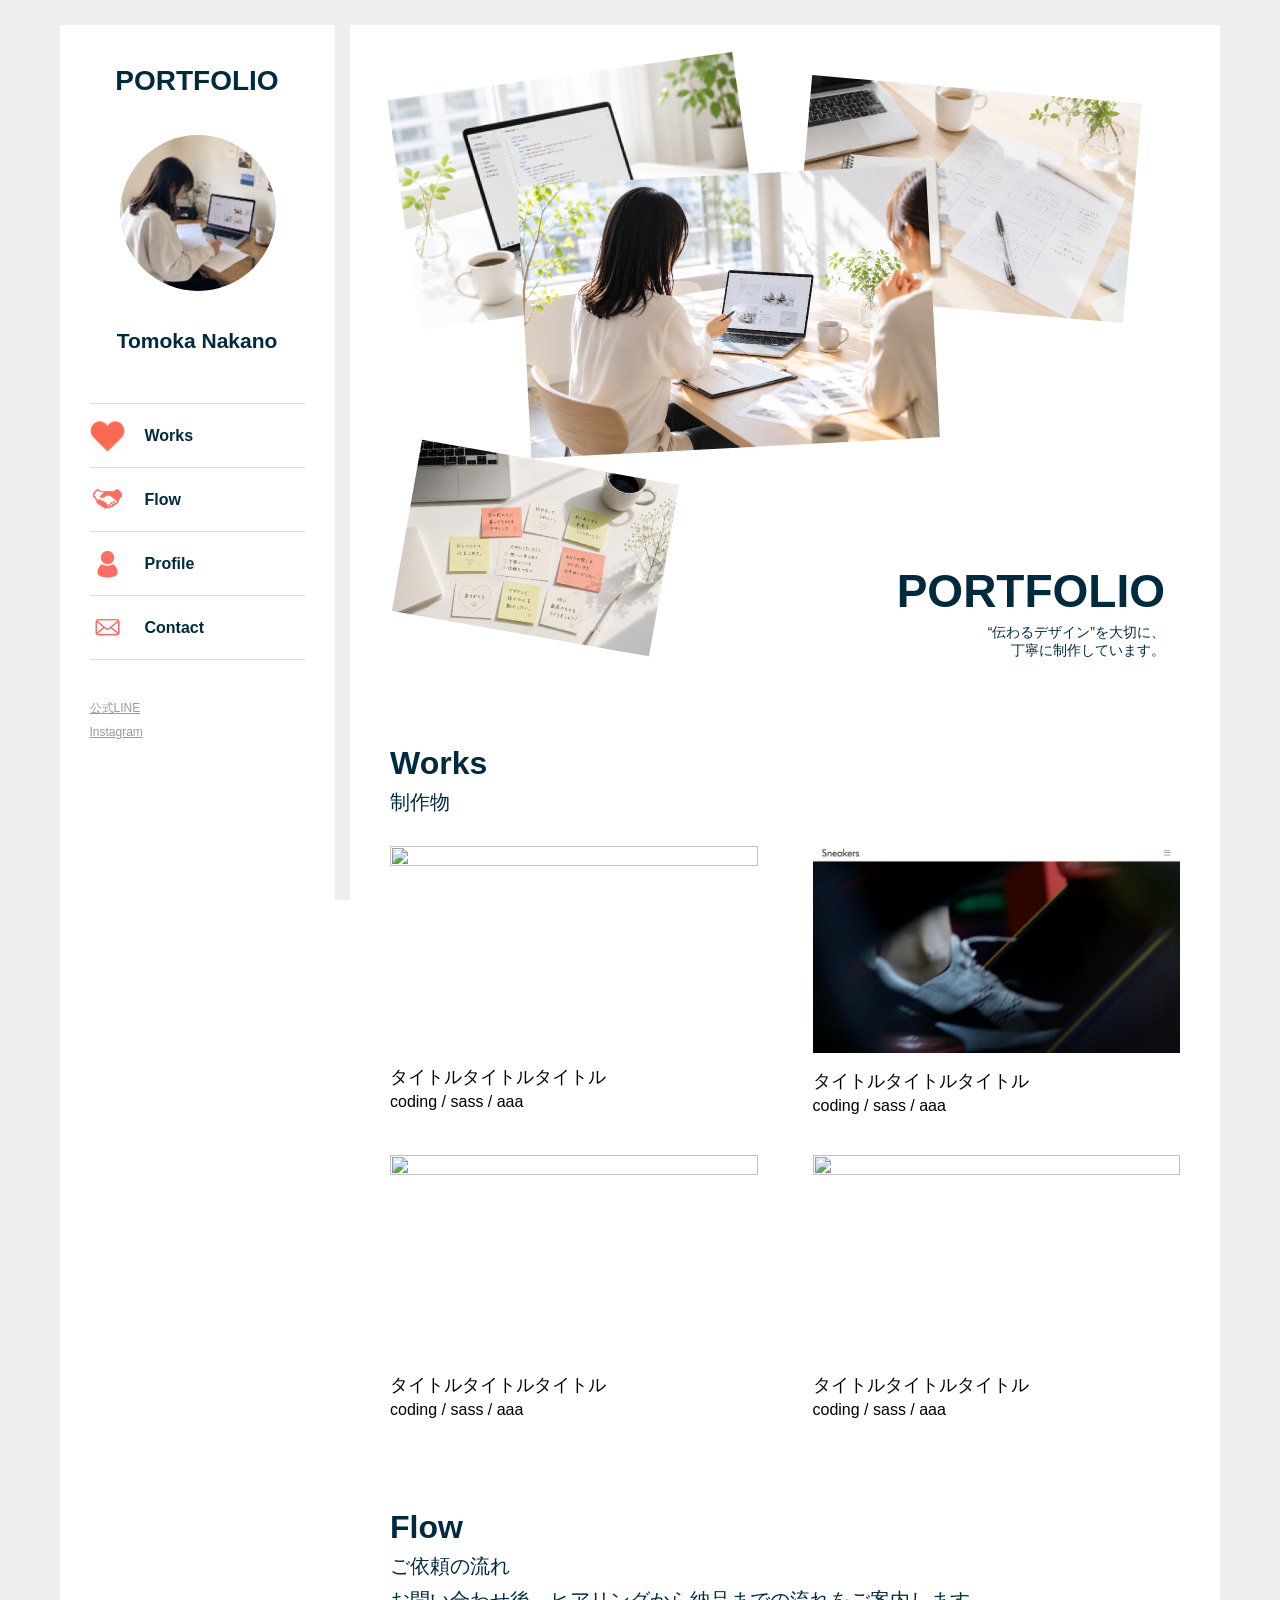
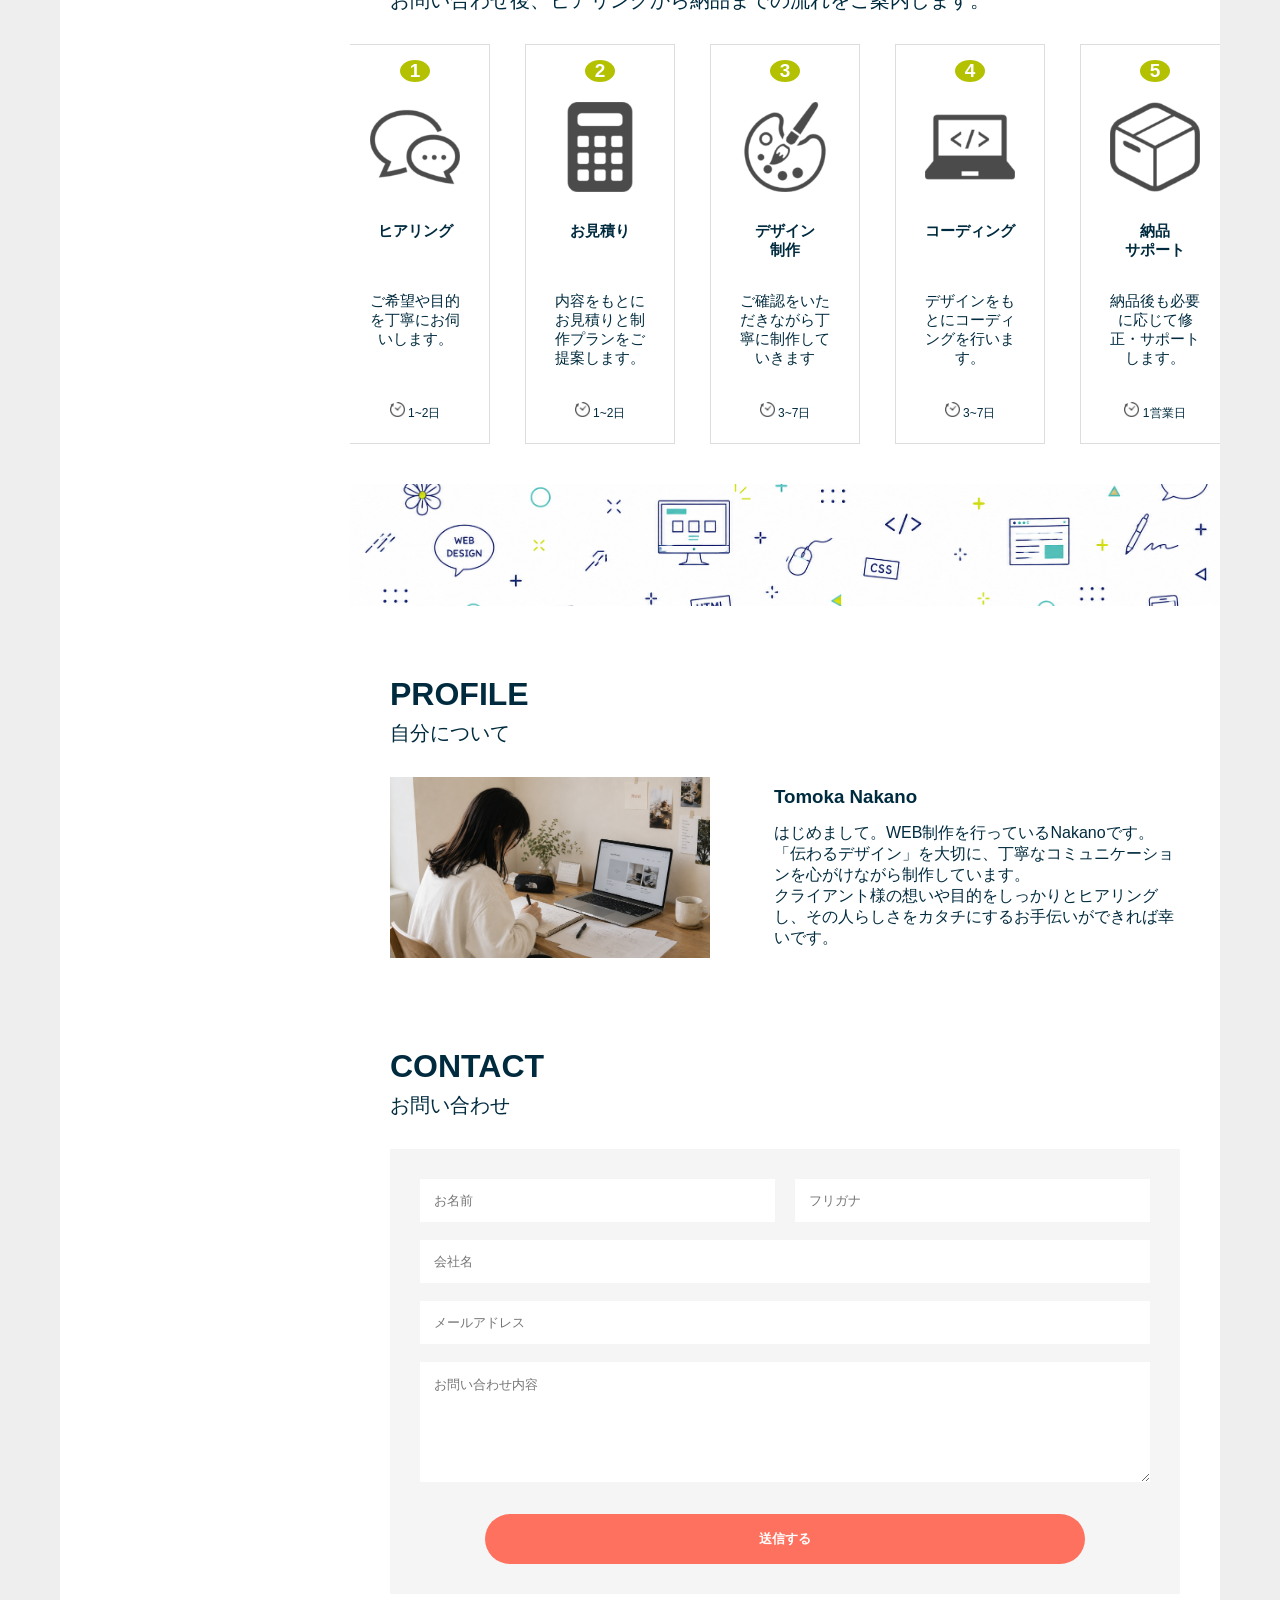
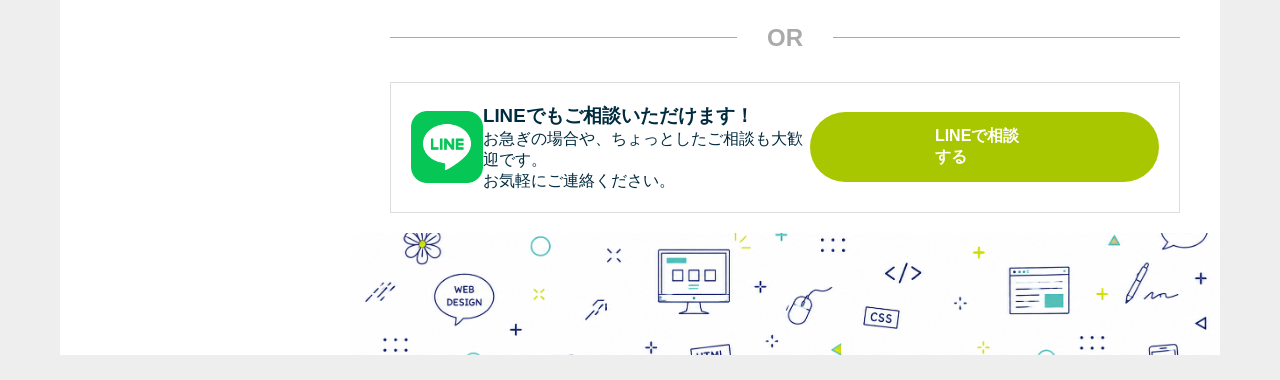
==== index.html @ 94310617 "first" ====
<!DOCTYPE html>
<html lang="ja">
<head>
  <meta charset="UTF-8">
  <meta name="viewport" content="width=device-width, initial-scale=1.0">
  <title>tomofolio</title>
  <link rel="stylesheet" href="css/reset.css">
  <link rel="stylesheet" href="css/style.css">
</head>
<body>

  <body>
  <div class="layout">
    <!-- 左サイドバー -->
    <aside class="sidebar">
      <h1>PORTFOLIO</h1>
      <img src="img/me.png" alt="" class="img-me">
      <p>Tomoka Nakano</p>

      <nav>
        <a href="#works">
          <img src="img/icon_heart.png" alt="" class="nav-icon">Works</a>
        <a href="#flow">
          <img src="img/icon_flow.png" alt="" class="nav-icon">Flow</a>
        <a href="#profile">
          <img src="img/icon_profile.png" alt="" class="nav-icon">Profile</a>
        <a href="#contact">
          <img src="img/icon_mail.png" alt="" class="nav-icon">Contact</a>
      </nav>

      <div class="sns">
        <a href="#">公式LINE</a>
        <a href="#">Instagram</a>
      </div>
    </aside>

    <!-- メイン -->
    <main class="main">

      <section class="mv">
        <div class="photo">
          <div class="photo-item item01">
            <img src="img/main01.png" alt="">
          </div>
          <div class="photo-item item02">
            <img src="img/main02.png" alt="">
          </div>
          <div class="photo-item item03">
            <img src="img/main03.png" alt="">
          </div>
          <div class="photo-item item04">
            <img src="img/main04.png" alt="">
          </div>
        </div>

        <div class="mv-text">
          <h2>PORTFOLIO</h2>
          <p>“伝わるデザイン”を大切に、<br>丁寧に制作しています。</p>
        </div>
      </section>

      <section id="works" class="section works">
        <h2>Works</h2>
        <p>制作物</p>

        <div class="works-grid">
          <article>
            <img src="img/website01.png" alt="">
            <h3>タイトルタイトルタイトル</h3>
            <p>coding / sass / aaa</p>
          </article>

          <article>
            <img src="img/website02.png" alt="">
            <h3>タイトルタイトルタイトル</h3>
            <p>coding / sass / aaa</p>
          </article>

          <article>
            <img src="img/website03.png" alt="">
            <h3>タイトルタイトルタイトル</h3>
            <p>coding / sass / aaa</p>
          </article>

          <article>
            <img src="img/work04.jpg" alt="">
            <h3>タイトルタイトルタイトル</h3>
            <p>coding / sass / aaa</p>
          </article>
        </div>
      </section>

      <section id="flow" class="section flow">
        <h2>Flow</h2>
        <p>ご依頼の流れ</p>

        <p>お問い合わせ後、ヒアリングから納品までの流れをご案内します。</p>

        <div class="flow-list">

          <article class="flow-card">
            <div class="flow-number">1</div>
            <img src="img/flow01.png" alt="" class="flow-icon">
            <h3 class="flow-title">ヒアリング</h3>
            <p class="flow-text">ご希望や目的を丁寧にお伺いします。</p>
            <div class="flow-day">
              <img src="img/flow_time.png" alt="" class="day-icon">
              <span>1~2日</span>
            </div>
          </article>

          <article class="flow-card">
            <div class="flow-number">2</div>
            <img src="img/flow02.png" alt="" class="flow-icon">
            <h3 class="flow-title">お見積り</h3>
            <p class="flow-text">内容をもとにお見積りと制作プランをご提案します。</p>
            <div class="flow-day">
              <img src="img/flow_time.png" alt="" class="day-icon">
              <span>1~2日</span>
            </div>
          </article>

          <article class="flow-card">
            <div class="flow-number">3</div>
            <img src="img/flow03.png" alt="" class="flow-icon">
            <h3 class="flow-title">デザイン<br>制作</h3>
            <p class="flow-text">ご確認をいただきながら丁寧に制作していきます</p>
            <div class="flow-day">
              <img src="img/flow_time.png" alt="" class="day-icon">
              <span>3~7日</span>
            </div>
          </article>

          <article class="flow-card">
            <div class="flow-number">4</div>
            <img src="img/flow04.png" alt="" class="flow-icon">
            <h3 class="flow-title">コーディング</h3>
            <p class="flow-text">デザインをもとにコーディングを行います。</p>
            <div class="flow-day">
              <img src="img/flow_time.png" alt="" class="day-icon">
              <span>3~7日</span>
            </div>
          </article>

          <article class="flow-card">
            <div class="flow-number">5</div>
            <img src="img/flow05.png" alt="" class="flow-icon">
            <h3 class="flow-title">納品<br>サポート</h3>
            <p class="flow-text">納品後も必要に応じて修正・サポートします。</p>
            <div class="flow-day">
              <img src="img/flow_time.png" alt="" class="day-icon">
              <span>1営業日</span>
            </div>
          </article>

        </div>
      </section>

      <div class="deco"></div>

      <section id="profile" class="section profile">
        <h2>PROFILE</h2>
        <p>自分について</p>

        <div class="profile-box">
          <img src="img/profile.png" alt="">
          <div>
            <h3>Tomoka Nakano</h3>
            <p>
              はじめまして。WEB制作を行っているNakanoです。
              <br>
              「伝わるデザイン」を大切に、丁寧なコミュニケーションを心がけながら制作しています。
              <br>
              クライアント様の想いや目的をしっかりとヒアリングし、その人らしさをカタチにするお手伝いができれば幸いです。
            </p>
          </div>
        </div>
      </section>

      <section id="contact" class="section contact">
        <h2>CONTACT</h2>
        <p>お問い合わせ</p>

        <form>
          <div class="form-row">
            <input type="text" placeholder="お名前">
            <input type="text" placeholder="フリガナ">
          </div>
          <input type="text" placeholder="会社名">
          <input type="email" placeholder="メールアドレス">
          <textarea placeholder="お問い合わせ内容"></textarea>
          <button>送信する</button>
        </form>

        <div class="or-line">
          <span>OR</span>
        </div>

        <div class="line-box">
          <img src="img/LINE_APP_iOS.png" alt="" class="line-icon">
          <div class="line-text">
            <h3>LINEでもご相談いただけます！</h3>
            <p>お急ぎの場合や、ちょっとしたご相談も大歓迎です。<br>お気軽にご連絡ください。</p>
          </div>
          <a href="#">LINEで相談する</a>
        </div>
      </section>

      <div class="deco"></div>

      <footer></footer>
    </main>
  </div>
</body>
  
</body>
</html>
---- css/style.css ----
@charset "UTF-8";

body {
  margin: 0;
  font-family: "Noto Sans JP", sans-serif;
  color: #002b3f;
  background: #eee;
  overflow-y: auto;
}

body::before {
  content: "";
  position: fixed;
  top: 0;
  left: 0;
  width: 100%;
  height: 25px;
  background: #eee;
  z-index: 9999;
}

.layout {
  width: calc(100% - 120px);
  max-width: 1512px;
  margin: 25px auto;

  display: flex;
  background: #fff;
}

/* サイドバー */
.sidebar {
  width: 290px;
  flex-shrink: 0;
  min-height: auto;
  padding: 40px 30px;
  border-right: 15px solid #eee;

  position: sticky;
  top: 25px;
  height: calc(100vh - 25px);
}

.sidebar h1 {
  font-size: 28px;
  text-align: center;
}

.sidebar .img-me {
  width: 156px;
  height: 156px;
  border-radius: 50%;
  display: block;
  margin: 38px auto 38px;
  object-fit: cover;
}

.sidebar p {
  text-align: center;
  font-size: 21px;
  font-weight: bold;
}

.sidebar nav {
  margin-top: 50px;
}

.sidebar nav a {
  display: flex;
  align-items: center;
  gap: 20px;

  padding: 14px 0;
  
  border-top: 1px solid #ddd;
  color: #002b3f;
  text-decoration: none;
  font-weight: bold;
}

.sidebar nav a:last-child {
  border-bottom: 1px solid #ddd;
}

.sidebar nav .nav-icon {
  width: 35px;
  height: 35px;
  object-fit: cover;
}

.sns {
  margin-top: 40px;
}

.sns a {
  display: block;
  font-size: 12px;
  color: #999;
  margin-bottom: 8px;
}

/* メイン　共通 */
.section {
  padding: 70px 40px 20px;
}

.section h2 {
  font-size: 32px;
  margin: 0;
}

.section > p {
  margin-top: 7px;
  font-size: 20px;
}

/* メイン */
.main {
  flex: 1;
  overflow-y: auto;
  overflow-x: hidden;
}

.mv {
  position: relative;
  height: 650px;
  overflow: hidden;
}

.photo {
  position: relative;
  width: 100%;
  height: 100%;
}

.photo-item {
  position: absolute;
  opacity: 0;
  animation: fadeIn .8s ease forwards;
}

.photo-item img {
  width: 100%;
  display: block;
  object-fit: cover;
}

/* 左上 */
.item02 {
  width: 40%;
  top: 50px;
  left: 6%;
  z-index: 1;
  animation-delay: .2s;
}

/* メイン */
.item01 {
  width: 47%;
  top: 150px;
  left: 20%;
  z-index: 4;
  animation-delay: 1.1s;
}

/* 右上 */
.item03 {
  width: 38%;
  top: 64px;
  right: 10%;
  z-index: 2;
  animation-delay: .5s;
}

/* 左下 */
.item04 {
  width: 30%;
  bottom: 40px;
  left: 55px;
  z-index: 3;
  animation-delay: .8s;
}

.item01 img {
  transform: rotate(-3deg);
}

.item02 img {
  transform: rotate(-8deg);
}

.item03 img {
  transform: rotate(5deg);
}

.item04 img {
  transform: rotate(10deg);
}

@keyframes fadeIn {
  from {
    opacity: 0;
    translate: 0 20px;
  }

  to {
    opacity: 1;
    translate: 0 0;
  }
}

/* タイトル */
.mv-text {
  position: absolute;
  right: 5%;
  bottom: 10px;
  text-align: right;
  z-index: 10;
}

.mv-text h2 {
  margin: 0;
  font-size: 64px;
  line-height: 1;
}

.mv-text p {
  margin-top: 10px;
  font-size: 16px;
}

/* アニメーション */
@keyframes fadeIn {
  from {
    opacity: 0;
    transform: translateY(20px);
  }

  to {
    opacity: 1;
    transform: translateY(0);
  }
}

.mv-text {
  position: absolute;
  right: 55px;
  bottom: 15px;
  text-align: right;
}

.mv-text h2 {
  font-size: 46px;
  margin: 0;
}

.mv-text p {
  font-size: 14px;
}

/* Works */
.works-grid {
  display: grid;
  grid-template-columns: repeat(2, 1fr);
  gap: 40px 55px;
  margin-top: 30px;
}

.works-grid img {
  width: 100%;
  aspect-ratio: 16 / 9;
  object-fit: cover;
}

.works-grid h3 {
  font-size: 18px;
  font-weight: 200;
  color: #000;

  margin: 12px 0 4px;
}

.works-grid p {
  font-size: 16px;
  font-weight: 100;
  color: #000;
  
  margin: 0;
}

/* Flow */
.flow-list {
  display: flex;
  gap: 35px;
  margin-top: 30px;
  margin-bottom: 20px;
  align-items: stretch;

  justify-content: center;
}

.flow-card {
  width: 150px;
  height: 400px;

  display: flex;
  flex-direction: column;
  align-items: center;

  padding: 15px 25px;
  border: 1px solid #ddd;
  text-align: center;
  background: #fff;
}

.flow-number {
  width: 30px;
  height: 30px;

  background: #B3C100;

  border-radius: 50%;

  color: #fff;
  font-size: 19px;
  font-weight: bold;

  display: flex;
  align-items: center;
  justify-content: center;

  margin: 0 auto 20px;
}

.flow-icon {
  width: 90px;
  height: 90px;

  font-weight: bold;

  margin-bottom: 30px;
}

.flow-title {
  min-height: 70px;

  font-size: 15px;
}

.flow-text {
  width: 100px;
  min-height: 110px;

  font-size: 15px;
  font-weight: 200;
}

.flow-day {
  margin-top: auto;
  margin-bottom: 10px;

  font-weight: 200;
  font-size: 12px;
}

.day-icon {
  width: 15px;
  height: 15px;
  object-fit: contain;
}

/* 装飾帯 */
.deco {
  height: 122px;
  background: url("../img/sosyoku.png") center / cover no-repeat;
}

/* Profile */
.profile-box {
  display: flex;
  gap: 64px;
  align-items: center;
  margin-top: 30px;
}

.profile-box img {
  width: 320px;
}

.profile-box h3 {
  margin-bottom: 15px;
}

/* Contact */
form {
  background: #f5f5f5;
  padding: 30px;
  margin-top: 30px;
}

.form-row {
  display: flex;
  gap: 20px;
}

input,
textarea {
  width: 100%;
  border: none;
  padding: 14px;
  margin-bottom: 18px;
}

textarea {
  height: 120px;
}

button {
  display: block;
  width: 600px;
  margin: 10px auto 0;
  border: none;
  border-radius: 999px;
  padding: 16px;
  background: #ff715f;
  color: #fff;
  font-weight: bold;
}

.or-line {
  display: flex;
  align-items: center;
  gap: 30px;

  margin: 30px 0;
  color: #aaa;
  font-size: 24px;
  font-weight: bold;
}

.or-line::before,
.or-line::after {
  content: "";
  flex: 1;
  height: 1px;
  background: #aaa;
}

.line-box {
  margin-top: 25px;
  padding: 20px;
  border: 1px solid #ddd;
  display: flex;
  justify-content: space-between;
  align-items: center;
}

.line-icon {
  width: 72px;
  height: 72px;
}

.line-text {
  display: flex;
  flex-direction: column;
}

.line-box a {
  background: #a8c700;
  color: #fff;
  padding: 14px 125px;
  border-radius: 999px;
  text-decoration: none;
  font-weight: bold;
}
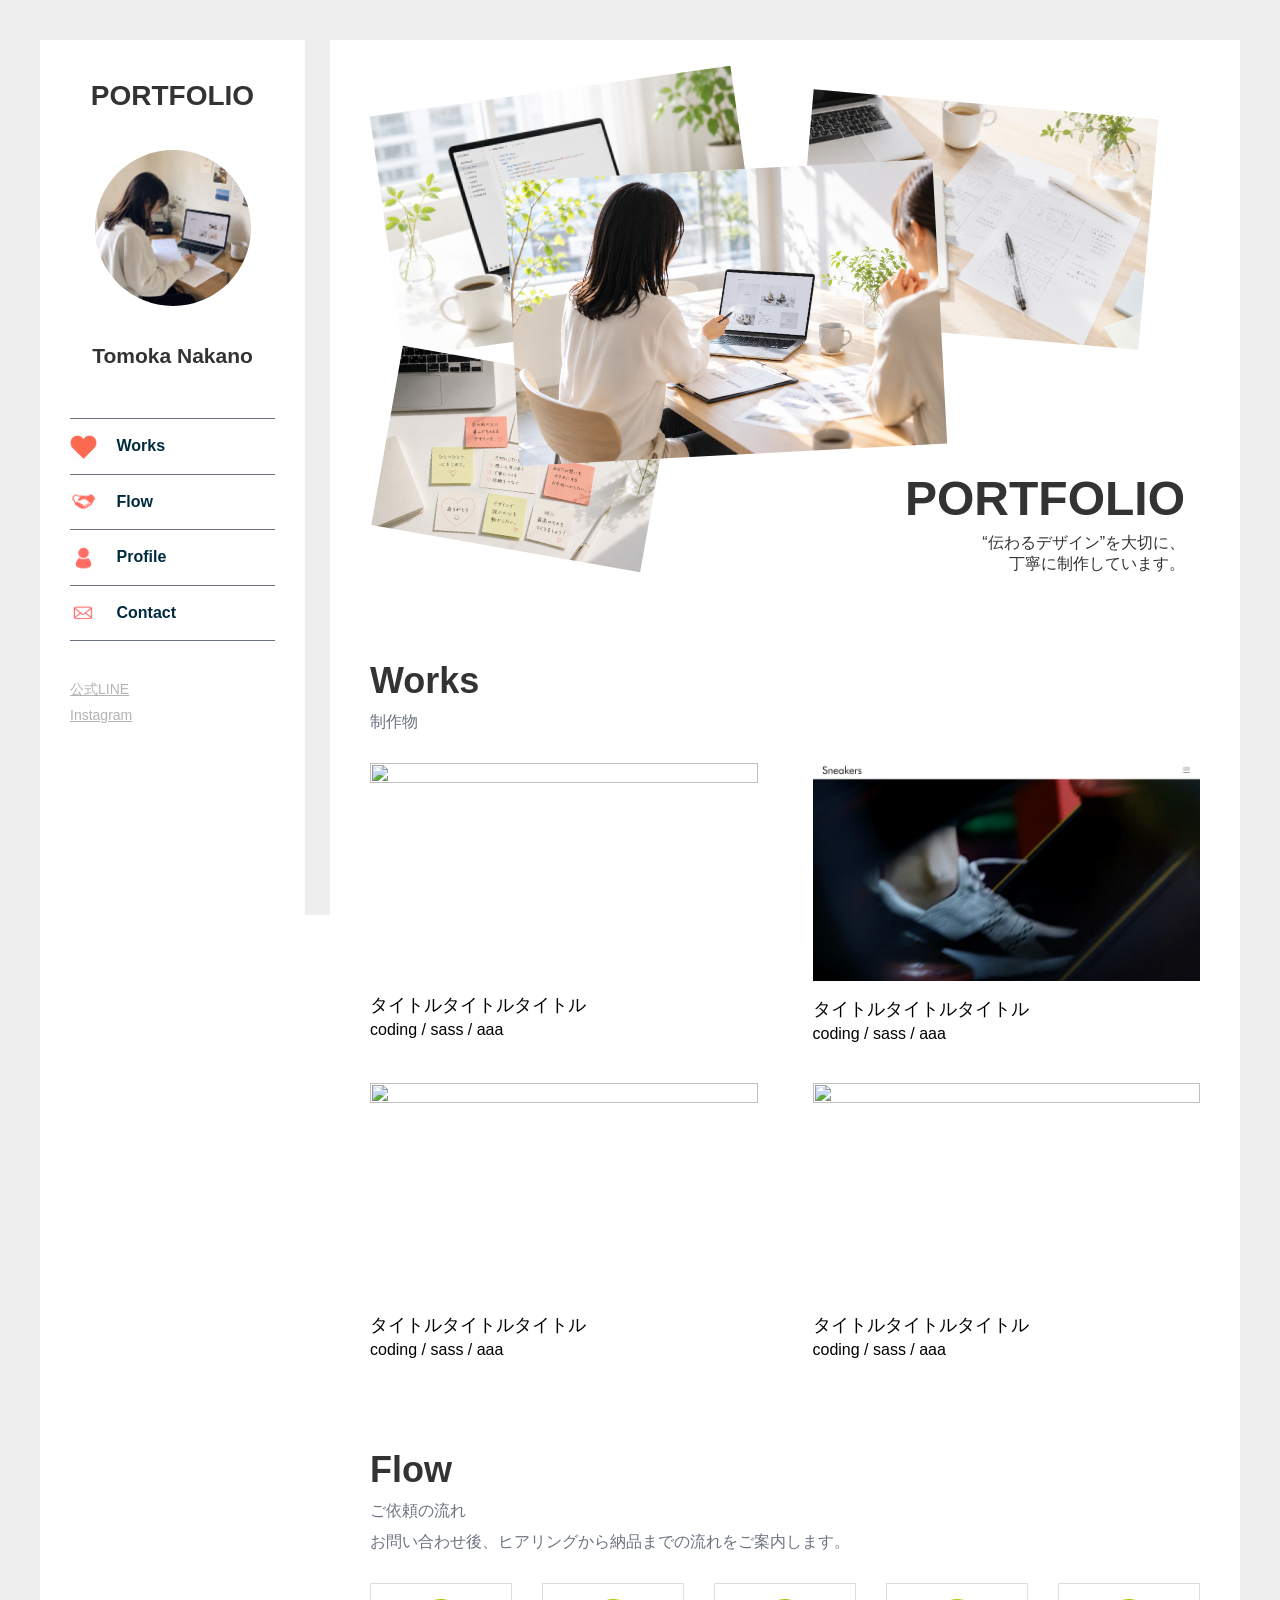
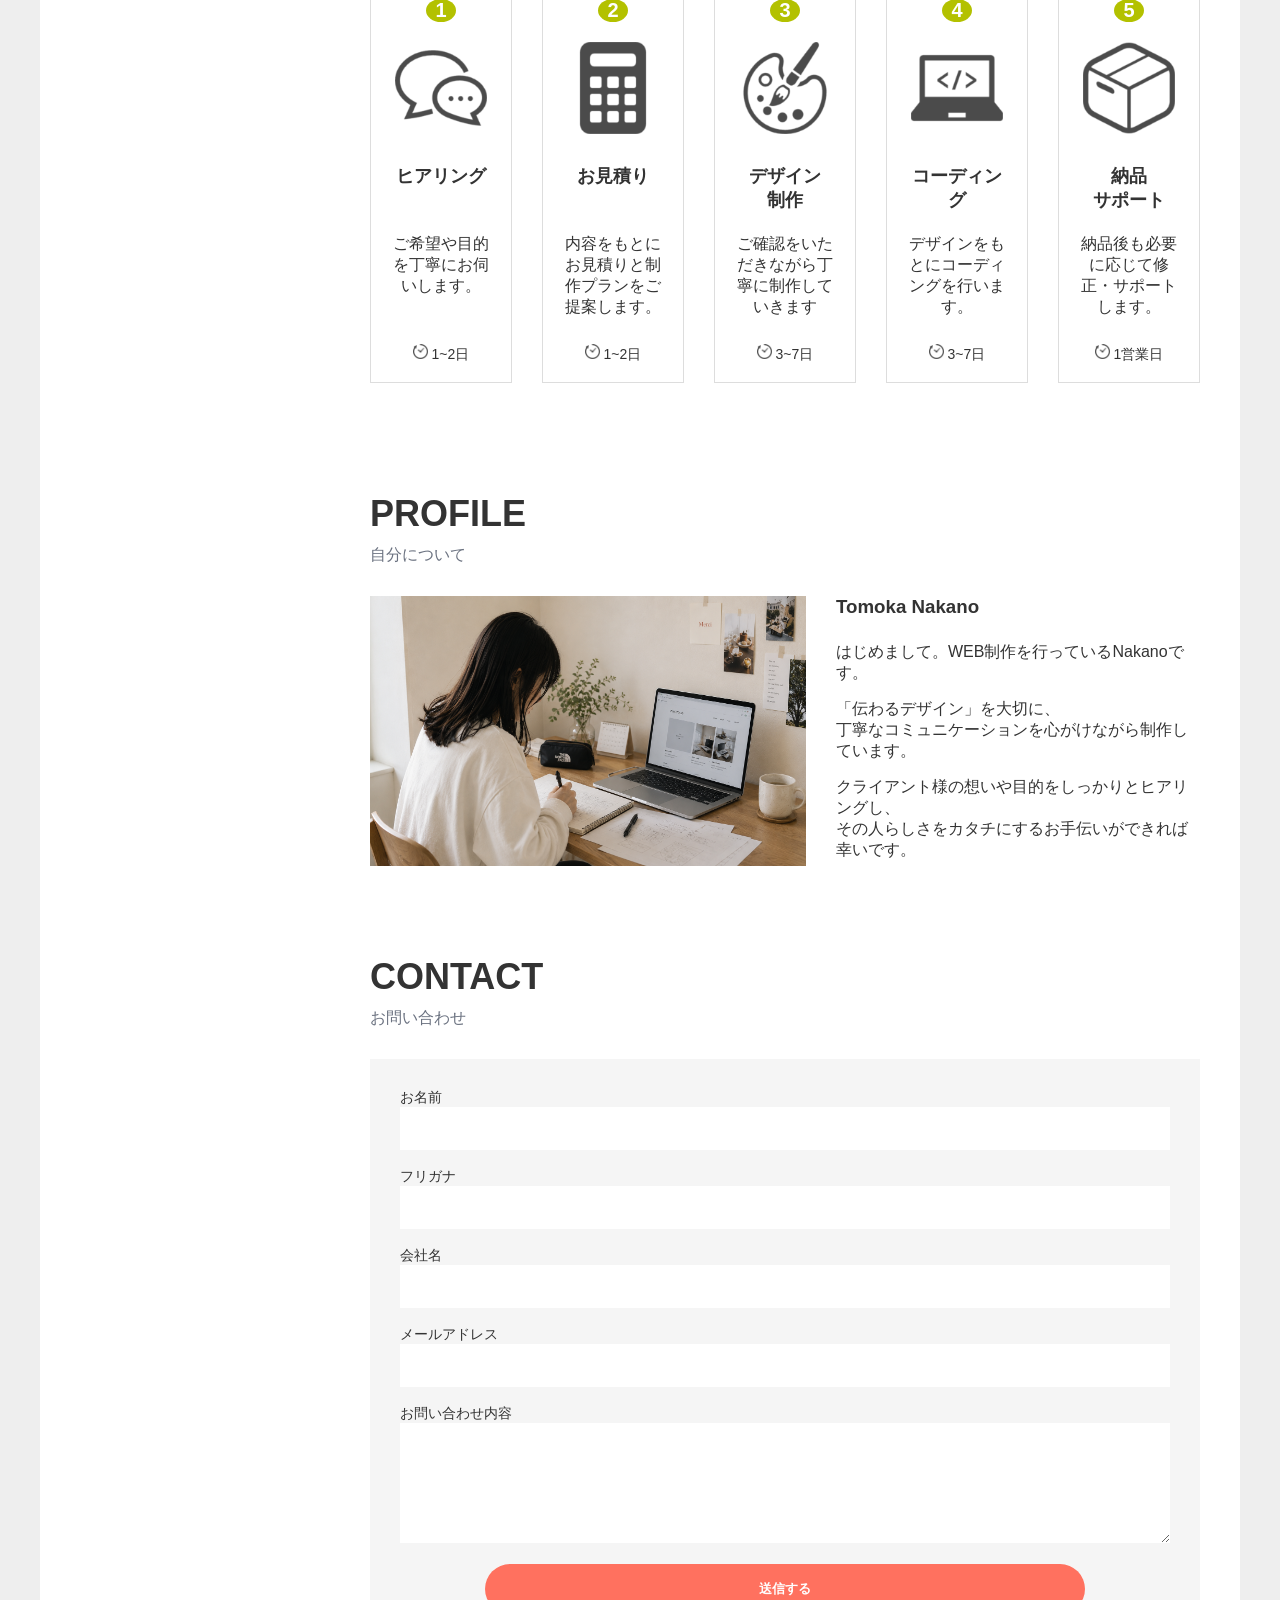
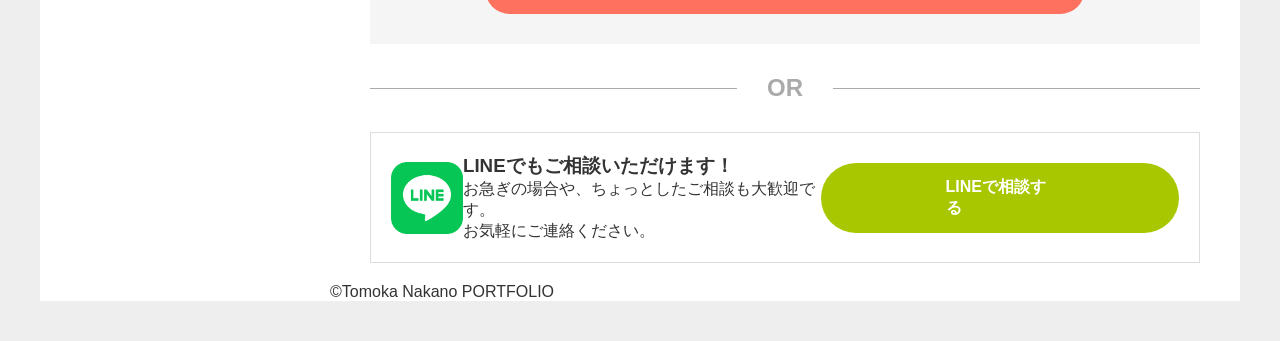
==== commit 7e9d8b05: "修正" ====
--- a/index.html
+++ b/index.html
@@ -9,8 +9,21 @@
 </head>
 <body>
 
-  <body>
   <div class="layout">
+    <!-- スマホ用ヘッダー -->
+    <header class="sp-header">
+    <p class="sp-logo">Nakano Tomoka</p>
+
+    <div class="sp-right">
+      <a href="#contact" class="contact-btn">Contact</a>
+        <button class="menu-btn">
+          <span></span>
+          <span></span>
+          <span></span>
+        </button>
+      </div>
+    </header>
+
     <!-- 左サイドバー -->
     <aside class="sidebar">
       <h1>PORTFOLIO</h1>
@@ -101,62 +114,70 @@
           <article class="flow-card">
             <div class="flow-number">1</div>
             <img src="img/flow01.png" alt="" class="flow-icon">
-            <h3 class="flow-title">ヒアリング</h3>
-            <p class="flow-text">ご希望や目的を丁寧にお伺いします。</p>
-            <div class="flow-day">
-              <img src="img/flow_time.png" alt="" class="day-icon">
-              <span>1~2日</span>
+            <div class="flow-content">
+              <h3 class="flow-title">ヒアリング</h3>
+              <p class="flow-text">ご希望や目的を丁寧にお伺いします。</p>
+              <div class="flow-day">
+                <img src="img/flow_time.png" alt="" class="day-icon">
+                <span>1~2日</span>
+              </div>
             </div>
           </article>
 
           <article class="flow-card">
             <div class="flow-number">2</div>
             <img src="img/flow02.png" alt="" class="flow-icon">
-            <h3 class="flow-title">お見積り</h3>
-            <p class="flow-text">内容をもとにお見積りと制作プランをご提案します。</p>
-            <div class="flow-day">
-              <img src="img/flow_time.png" alt="" class="day-icon">
-              <span>1~2日</span>
+            <div class="flow-content">            
+              <h3 class="flow-title">お見積り</h3>
+              <p class="flow-text">内容をもとにお見積りと制作プランをご提案します。</p>
+              <div class="flow-day">
+                <img src="img/flow_time.png" alt="" class="day-icon">
+                <span>1~2日</span>
+              </div>
             </div>
           </article>
 
           <article class="flow-card">
             <div class="flow-number">3</div>
             <img src="img/flow03.png" alt="" class="flow-icon">
-            <h3 class="flow-title">デザイン<br>制作</h3>
-            <p class="flow-text">ご確認をいただきながら丁寧に制作していきます</p>
-            <div class="flow-day">
-              <img src="img/flow_time.png" alt="" class="day-icon">
-              <span>3~7日</span>
+            <div class="flow-content">
+              <h3 class="flow-title">デザイン<br>制作</h3>
+              <p class="flow-text">ご確認をいただきながら丁寧に制作していきます</p>
+              <div class="flow-day">
+                <img src="img/flow_time.png" alt="" class="day-icon">
+                <span>3~7日</span>
+              </div>
             </div>
           </article>
 
           <article class="flow-card">
             <div class="flow-number">4</div>
             <img src="img/flow04.png" alt="" class="flow-icon">
-            <h3 class="flow-title">コーディング</h3>
-            <p class="flow-text">デザインをもとにコーディングを行います。</p>
-            <div class="flow-day">
-              <img src="img/flow_time.png" alt="" class="day-icon">
-              <span>3~7日</span>
+            <div class="flow-content">
+              <h3 class="flow-title">コーディング</h3>
+              <p class="flow-text">デザインをもとにコーディングを行います。</p>
+              <div class="flow-day">
+                <img src="img/flow_time.png" alt="" class="day-icon">
+                <span>3~7日</span>
+              </div>
             </div>
           </article>
 
           <article class="flow-card">
             <div class="flow-number">5</div>
             <img src="img/flow05.png" alt="" class="flow-icon">
-            <h3 class="flow-title">納品<br>サポート</h3>
-            <p class="flow-text">納品後も必要に応じて修正・サポートします。</p>
-            <div class="flow-day">
-              <img src="img/flow_time.png" alt="" class="day-icon">
-              <span>1営業日</span>
-            </div>
-          </article>
-
-        </div>
-      </section>
-
-      <div class="deco"></div>
+            <div class="flow-content">
+              <h3 class="flow-title">納品<br>サポート</h3>
+              <p class="flow-text">納品後も必要に応じて修正・サポートします。</p>
+              <div class="flow-day">
+                <img src="img/flow_time.png" alt="" class="day-icon">
+                <span>1営業日</span>
+              </div>
+            </div>
+          </article>
+
+        </div>
+      </section>
 
       <section id="profile" class="section profile">
         <h2>PROFILE</h2>
@@ -168,10 +189,14 @@
             <h3>Tomoka Nakano</h3>
             <p>
               はじめまして。WEB制作を行っているNakanoです。
-              <br>
-              「伝わるデザイン」を大切に、丁寧なコミュニケーションを心がけながら制作しています。
-              <br>
-              クライアント様の想いや目的をしっかりとヒアリングし、その人らしさをカタチにするお手伝いができれば幸いです。
+            </p>
+            <p>
+              「伝わるデザイン」を大切に、<br>
+              丁寧なコミュニケーションを心がけながら制作しています。
+            </p>
+            <p>
+              クライアント様の想いや目的をしっかりとヒアリングし、<br>
+              その人らしさをカタチにするお手伝いができれば幸いです。
             </p>
           </div>
         </div>
@@ -182,14 +207,33 @@
         <p>お問い合わせ</p>
 
         <form>
-          <div class="form-row">
-            <input type="text" placeholder="お名前">
-            <input type="text" placeholder="フリガナ">
-          </div>
-          <input type="text" placeholder="会社名">
-          <input type="email" placeholder="メールアドレス">
-          <textarea placeholder="お問い合わせ内容"></textarea>
-          <button>送信する</button>
+        <div class="form-group">
+          <label for="name">お名前</label>
+          <input type="text" id="name">
+        </div>
+
+        <div class="form-group">
+          <label for="kana">フリガナ</label>
+          <input type="text" id="kana">
+        </div>
+
+        <div class="form-group">
+          <label for="company">会社名</label>
+          <input type="text" id="company">
+        </div>
+
+        <div class="form-group">
+          <label for="mail">メールアドレス</label>
+          <input type="email" id="mail">
+        </div>
+
+        <div class="form-group">
+          <label for="message">お問い合わせ内容</label>
+          <textarea id="message"></textarea>
+        </div>
+        
+        <button>送信する</button>
+        
         </form>
 
         <div class="or-line">
@@ -206,12 +250,10 @@
         </div>
       </section>
 
-      <div class="deco"></div>
-
-      <footer></footer>
+
+      <footer>©︎Tomoka Nakano PORTFOLIO</footer>
     </main>
   </div>
-</body>
   
 </body>
 </html>
--- a/css/style.css
+++ b/css/style.css
@@ -3,7 +3,7 @@
 body {
   margin: 0;
   font-family: "Noto Sans JP", sans-serif;
-  color: #002b3f;
+  color: #333333;
   background: #eee;
   overflow-y: auto;
 }
@@ -20,12 +20,16 @@
 }
 
 .layout {
-  width: calc(100% - 120px);
-  max-width: 1512px;
-  margin: 25px auto;
+  width: auto;
+  margin: 40px;
 
   display: flex;
   background: #fff;
+}
+
+/* スマホでは非表示 */
+.sp-header {
+  display: none;
 }
 
 /* サイドバー */
@@ -34,7 +38,7 @@
   flex-shrink: 0;
   min-height: auto;
   padding: 40px 30px;
-  border-right: 15px solid #eee;
+  border-right: 25px solid #eee;
 
   position: sticky;
   top: 25px;
@@ -72,19 +76,19 @@
 
   padding: 14px 0;
   
-  border-top: 1px solid #ddd;
+  border-top: 0.5px solid #6B7280;
   color: #002b3f;
   text-decoration: none;
   font-weight: bold;
 }
 
 .sidebar nav a:last-child {
-  border-bottom: 1px solid #ddd;
+  border-bottom: 0.5px solid #6B7280;
 }
 
 .sidebar nav .nav-icon {
-  width: 35px;
-  height: 35px;
+  width: 26.5px;
+  height: 26.5px;
   object-fit: cover;
 }
 
@@ -94,8 +98,8 @@
 
 .sns a {
   display: block;
-  font-size: 12px;
-  color: #999;
+  font-size: 14px;
+  color: #B3B3B3;
   margin-bottom: 8px;
 }
 
@@ -105,13 +109,14 @@
 }
 
 .section h2 {
-  font-size: 32px;
+  font-size: 36px;
   margin: 0;
 }
 
 .section > p {
-  margin-top: 7px;
-  font-size: 20px;
+  margin-top: 10px;
+  font-size: 16px;
+  color: #6B7280;
 }
 
 /* メイン */
@@ -123,7 +128,7 @@
 
 .mv {
   position: relative;
-  height: 650px;
+  height: clamp(334px , calc(650/1512*100vw) , 650px);
   overflow: hidden;
 }
 
@@ -157,7 +162,7 @@
 /* メイン */
 .item01 {
   width: 47%;
-  top: 150px;
+  top: 130px;
   left: 20%;
   z-index: 4;
   animation-delay: 1.1s;
@@ -209,25 +214,6 @@
   }
 }
 
-/* タイトル */
-.mv-text {
-  position: absolute;
-  right: 5%;
-  bottom: 10px;
-  text-align: right;
-  z-index: 10;
-}
-
-.mv-text h2 {
-  margin: 0;
-  font-size: 64px;
-  line-height: 1;
-}
-
-.mv-text p {
-  margin-top: 10px;
-  font-size: 16px;
-}
 
 /* アニメーション */
 @keyframes fadeIn {
@@ -242,20 +228,24 @@
   }
 }
 
+/* タイトル */
+
 .mv-text {
   position: absolute;
   right: 55px;
   bottom: 15px;
   text-align: right;
+  z-index: 10;
 }
 
 .mv-text h2 {
-  font-size: 46px;
-  margin: 0;
+  font-size: 48px;
+  line-height: 1;
 }
 
 .mv-text p {
-  font-size: 14px;
+  margin-top: 10px;
+  font-size: 16px;
 }
 
 /* Works */
@@ -291,23 +281,21 @@
 /* Flow */
 .flow-list {
   display: flex;
-  gap: 35px;
+  gap: 30px;
   margin-top: 30px;
   margin-bottom: 20px;
   align-items: stretch;
-
-  justify-content: center;
 }
 
 .flow-card {
-  width: 150px;
+  width: 190px;
   height: 400px;
 
   display: flex;
   flex-direction: column;
   align-items: center;
 
-  padding: 15px 25px;
+  padding: 15px 20px;
   border: 1px solid #ddd;
   text-align: center;
   background: #fff;
@@ -322,7 +310,7 @@
   border-radius: 50%;
 
   color: #fff;
-  font-size: 19px;
+  font-size: 20px;
   font-weight: bold;
 
   display: flex;
@@ -333,8 +321,8 @@
 }
 
 .flow-icon {
-  width: 90px;
-  height: 90px;
+  width: 92px;
+  height: 92px;
 
   font-weight: bold;
 
@@ -344,14 +332,14 @@
 .flow-title {
   min-height: 70px;
 
-  font-size: 15px;
+  font-size: 18px;
 }
 
 .flow-text {
   width: 100px;
   min-height: 110px;
 
-  font-size: 15px;
+  font-size: 16px;
   font-weight: 200;
 }
 
@@ -360,7 +348,7 @@
   margin-bottom: 10px;
 
   font-weight: 200;
-  font-size: 12px;
+  font-size: 14px;
 }
 
 .day-icon {
@@ -369,26 +357,25 @@
   object-fit: contain;
 }
 
-/* 装飾帯 */
-.deco {
-  height: 122px;
-  background: url("../img/sosyoku.png") center / cover no-repeat;
-}
-
 /* Profile */
 .profile-box {
   display: flex;
-  gap: 64px;
-  align-items: center;
+  gap: 30px;
+  align-items: flex-start;
   margin-top: 30px;
 }
 
 .profile-box img {
-  width: 320px;
+  width: 436px;
+  height: 270px;
 }
 
 .profile-box h3 {
-  margin-bottom: 15px;
+  margin-bottom: 24px;
+}
+
+.profile-box p {
+  margin-top: 15px;
 }
 
 /* Contact */
@@ -401,6 +388,10 @@
 .form-row {
   display: flex;
   gap: 20px;
+}
+
+.form-group {
+  font-size: 14px;
 }
 
 input,
@@ -418,7 +409,7 @@
 button {
   display: block;
   width: 600px;
-  margin: 10px auto 0;
+  margin: 0 auto 0;
   border: none;
   border-radius: 999px;
   padding: 16px;
@@ -472,4 +463,349 @@
   border-radius: 999px;
   text-decoration: none;
   font-weight: bold;
+}
+
+
+/* =====================
+   SP / smartphone
+===================== */
+@media screen and (max-width: 1020px) {
+
+body {
+  background: #eee;
+}
+
+body::before {
+  display: none;
+}
+
+.layout {
+  width: auto;
+  margin: 16px;
+  display: block;
+  background: #fff;
+}
+
+/* PCサイドバー非表示 */
+.sidebar {
+  display: none;
+}
+
+/* スマホヘッダー */
+.sp-header {
+  display: flex;
+  justify-content: space-between;
+  align-items: center;
+
+  padding: 18px 15px;
+  background: #fff;
+}
+
+.sp-logo {
+  margin: 0;
+
+  font-size: 19px;
+  font-weight: 700;
+  color: #002b3f;
+}
+
+.sp-right {
+  display: flex;
+  align-items: center;
+  gap: 15px;
+}
+
+.contact-btn {
+  display: inline-block;
+
+  padding: 6px 12px;
+
+  border-radius: 999px;
+
+  background: #B3C100;
+  color: #fff;
+
+  font-size: 14px;
+  font-weight: 700;
+
+  text-decoration: none;
+}
+
+.menu-btn {
+  padding: 0;
+  border: none;
+  background: transparent;
+
+  display: flex;
+  flex-direction: column;
+  gap: 8px;
+
+  cursor: pointer;
+}
+
+.menu-btn span {
+  display: block;
+
+  width: 36px;
+  height: 2px;
+
+  background: #FF755B;
+}
+
+.main {
+  overflow: visible;
+}
+
+/* MV */
+.mv {
+  height: 630px;
+}
+
+.item02 {
+  width: 70%;
+  top: 130px;
+  left: 4%;
+}
+
+.item01 {
+  width: 82%;
+  top: 295px;
+  left: 10%;
+}
+
+.item03 {
+  width: 65%;
+  top: 215px;
+  right: 4%;
+}
+
+.item04 {
+  width: 55%;
+  bottom: 130px;
+  left: 2%;
+}
+
+.mv-text {
+  right: 0;
+  left: 0;
+  top: 35px;
+  text-align: center;
+}
+
+.mv-text h2 {
+  font-size: 26px;
+}
+
+.mv-text p {
+  font-size: 10px;
+  line-height: 1.8;
+}
+
+/* 共通 */
+.section {
+  padding: 45px 16px 35px;
+}
+
+.section h2 {
+  font-size: 24px;
+}
+
+.section > p {
+  font-size: 12px;
+  margin-top: 10px;
+  color: #6B7280;
+}
+
+/* Works */
+.works-grid {
+  display: block;
+  margin-top: 22px;
+}
+
+.works-grid article {
+  margin-bottom: 28px;
+}
+
+.works-grid h3 {
+  font-size: 11px;
+}
+
+.works-grid p {
+  font-size: 10px;
+}
+
+/* Flow */
+.flow-list {
+  display: flex;
+  flex-direction: column;
+  gap: 30px;
+  position: relative;
+  margin-top: 24px;
+  padding-bottom: 50px;
+}
+
+.flow-list::before {
+  content: "";
+  position: absolute;
+  top: 126px;
+  bottom: 18px;
+  left: 50%;
+  width: 3px;
+  background: #ff715f;
+  transform: translateX(-50%);
+  z-index: 0;
+}
+
+.flow-list::after {
+  content: "";
+  position: absolute;
+  bottom: 0;
+  left: 50%;
+  width: 22px;
+  height: 22px;
+  border-right: 4px solid #ff715f;
+  border-bottom: 4px solid #ff715f;
+  transform: translateX(-50%) rotate(45deg);
+}
+
+.flow-card {
+  position: relative;
+  z-index: 1;
+
+  display: grid;
+  grid-template-columns: 34px 90px 1fr;
+  align-items: center;
+  column-gap: 18px;
+
+  width: auto;
+  height: auto;
+  padding: 20px 18px;
+
+  border: 1px solid #ddd;
+  background: #fff;
+  text-align: left;
+}
+
+.flow-content {
+  flex: 1;
+}
+
+.flow-number {
+  width: 28px;
+  height: 28px;
+  margin: 0;
+  font-size: 14px;
+}
+
+.flow-icon {
+  width: 82px;
+  height: 82px;
+  margin: 0;
+}
+
+.flow-title {
+  min-height: auto;
+  margin: 0 0 8px;
+  font-size: 18px;
+  line-height: 1.4;
+}
+
+.flow-text {
+  width: auto;
+  min-height: auto;
+  margin: 0 0 8px;
+  font-size: 14px;
+  line-height: 1.7;
+}
+
+.flow-day {
+  margin: 0;
+  font-size: 13px;
+}
+
+/* Profile */
+.profile-box {
+  display: block;
+  text-align: center;
+  margin-top: 24px;
+}
+
+.profile-box img {
+  width: 175px;
+  height: 175px;
+  border-radius: 50%;
+  object-fit: cover;
+}
+
+.profile-box h3 {
+  font-size: 20px;
+  margin: 18px 0 18px;
+}
+
+.profile-box p {
+  font-size: 14px;
+  line-height: 1.8;
+  text-align: left;
+}
+
+/* Contact */
+form {
+  padding: 16px;
+}
+
+.form-row {
+  display: block;
+}
+
+input,
+textarea {
+  box-sizing: border-box;
+  padding: 12px;
+  font-size: 11px;
+}
+
+button {
+  width: 100%;
+  padding: 12px;
+  font-size: 14px;
+}
+
+.or-line {
+  font-size: 16px;
+  gap: 16px;
+}
+
+.line-box {
+  display: block;
+  text-align: center;
+  padding: 14px;
+}
+
+.line-icon {
+  width: 55px;
+  height: 55px;
+}
+
+.line-text h3 {
+  font-size: 18px;
+  margin: 8px 0 4px;
+}
+
+.line-text p {
+  font-size: 12px;
+  line-height: 1.6;
+}
+
+.line-box a {
+  display: block;
+  padding: 10px;
+  margin-top: 10px;
+  font-size: 14px;
+  }
+
+footer {
+  font-size: 10px;
+  text-align: center;
+  padding: 20px 0;
+}
 }
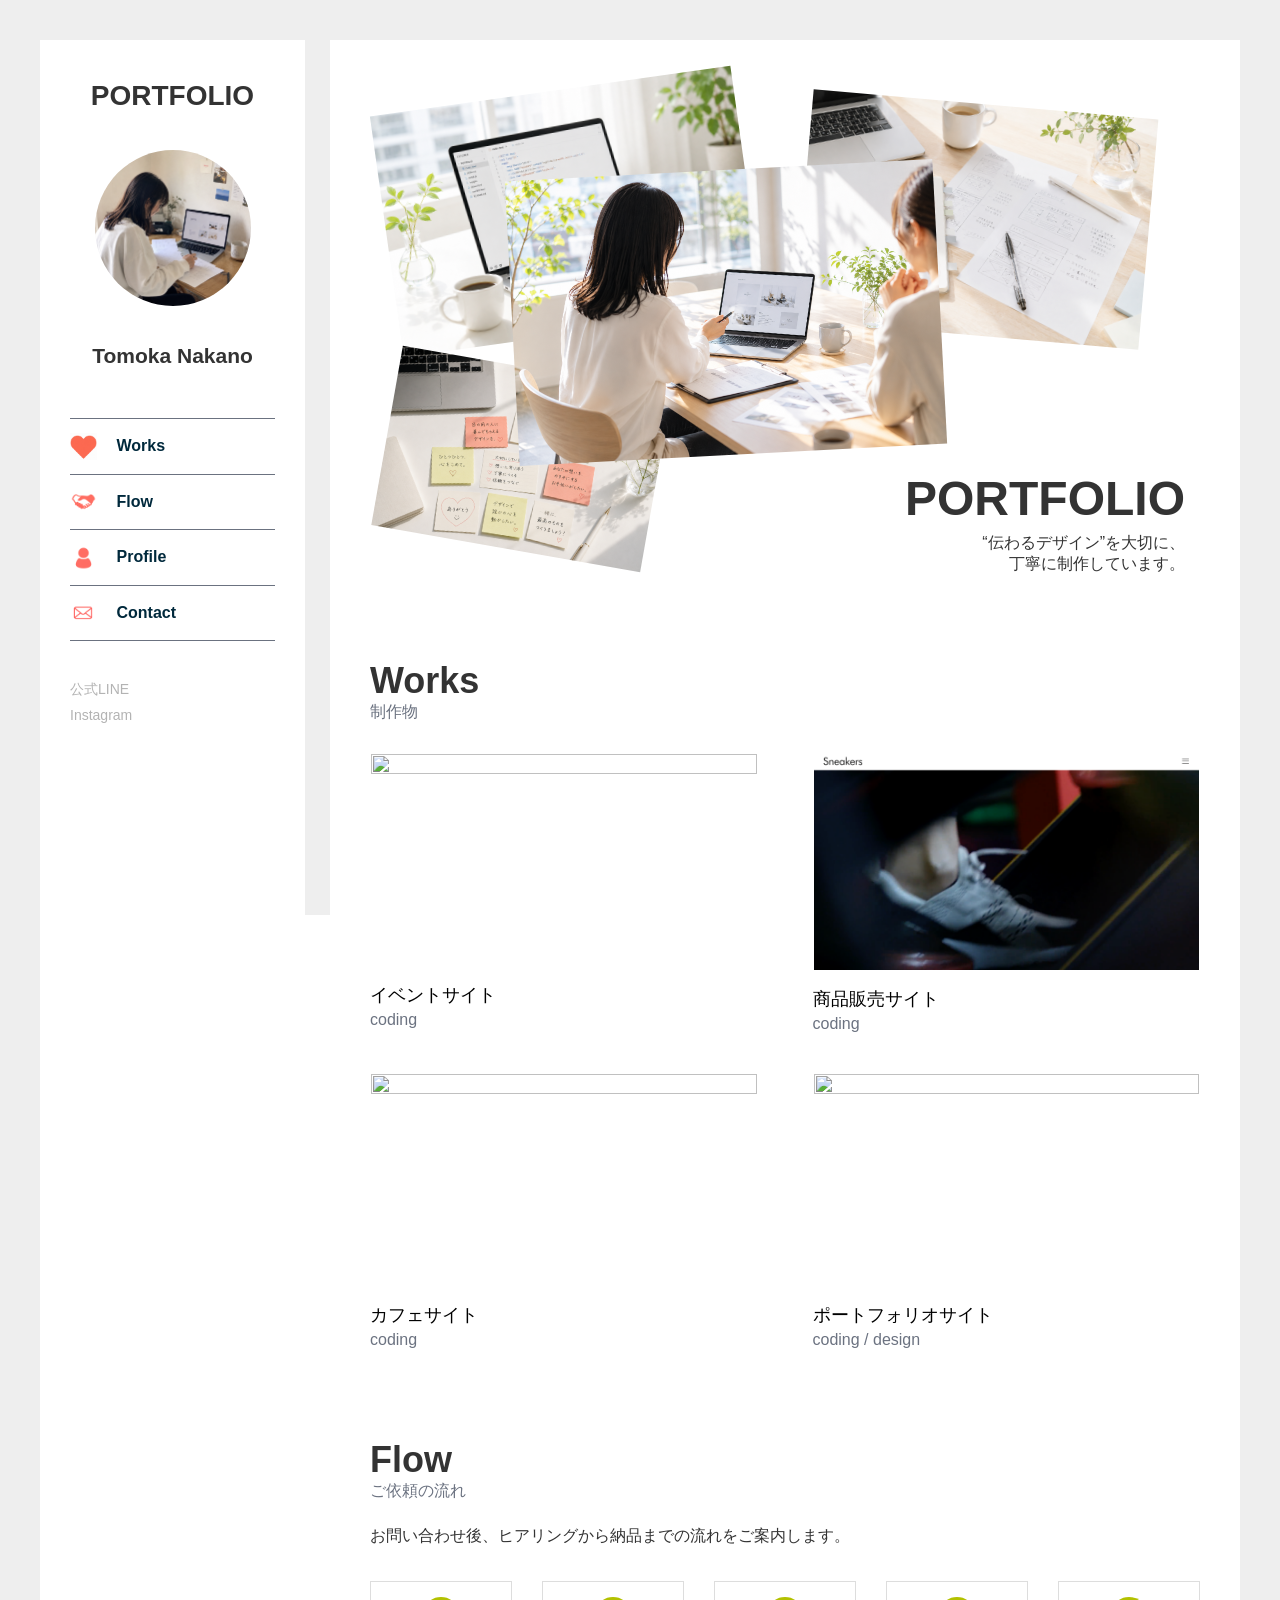
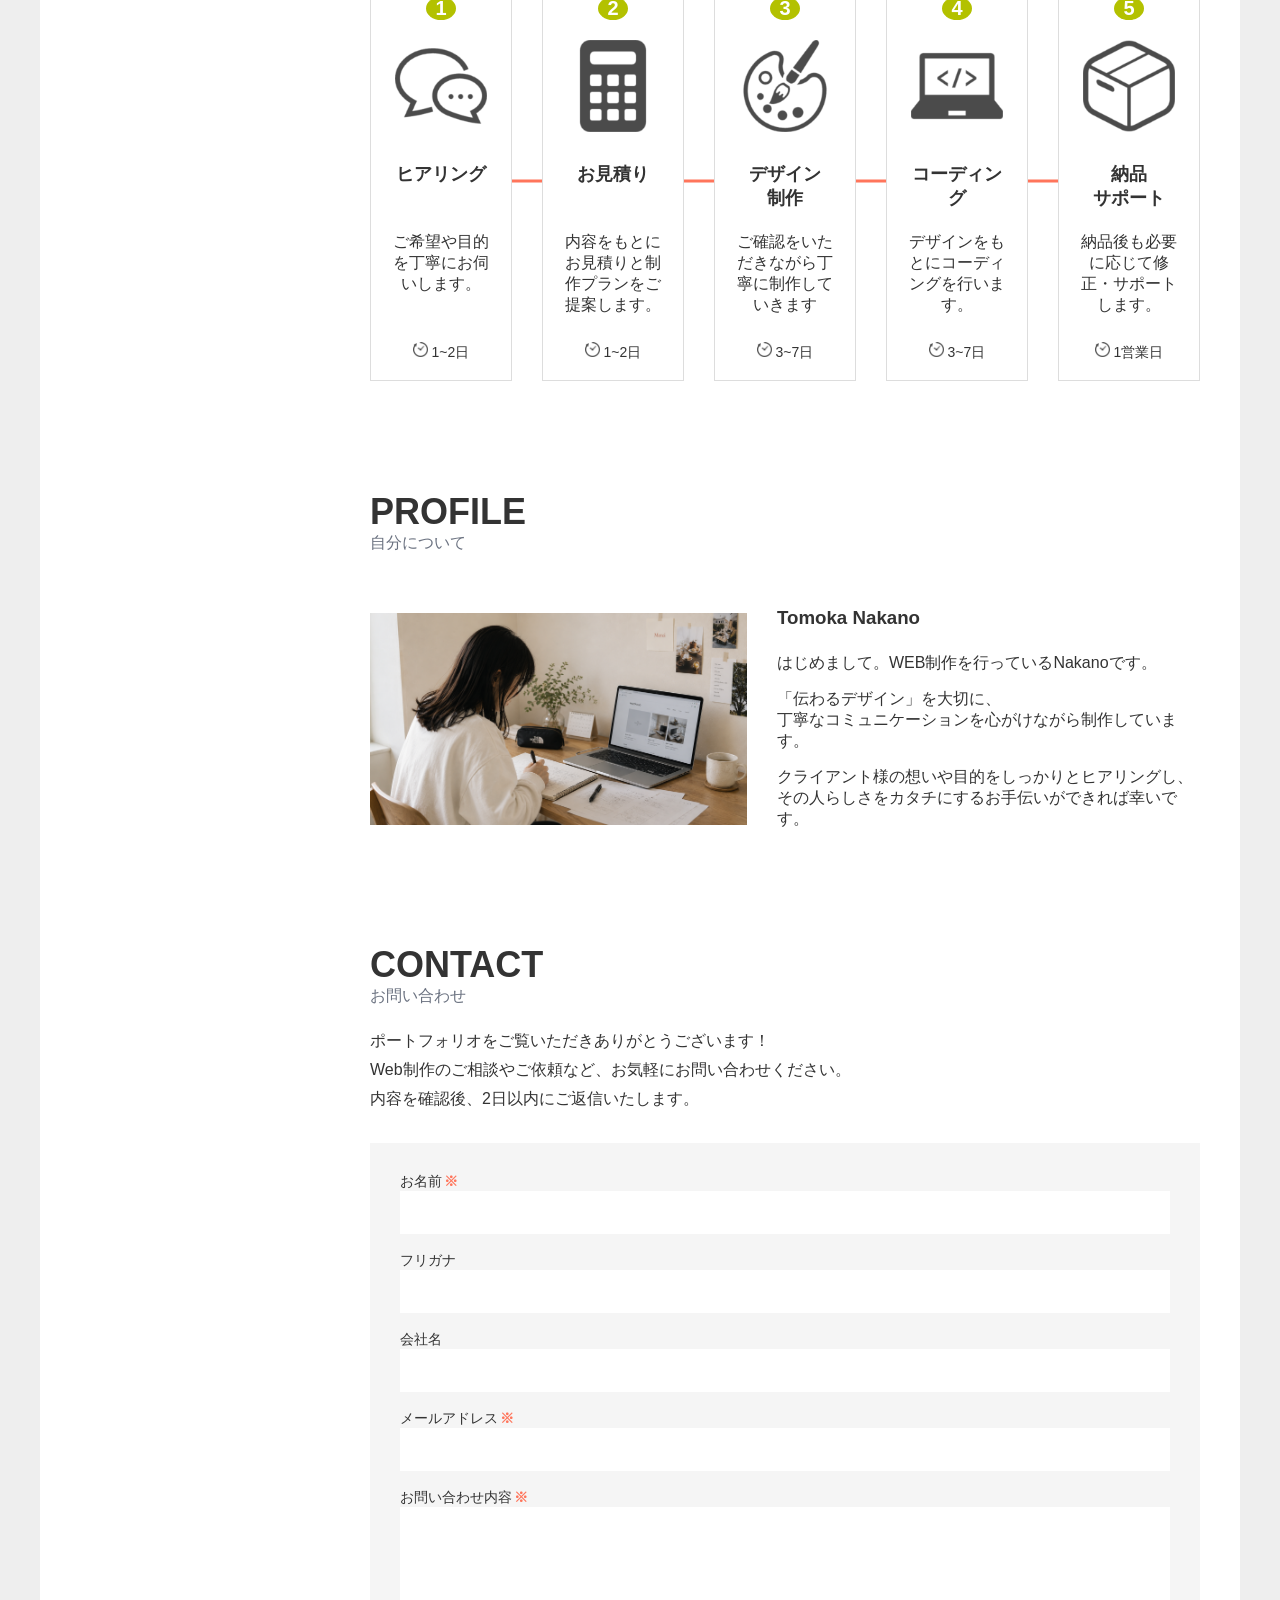
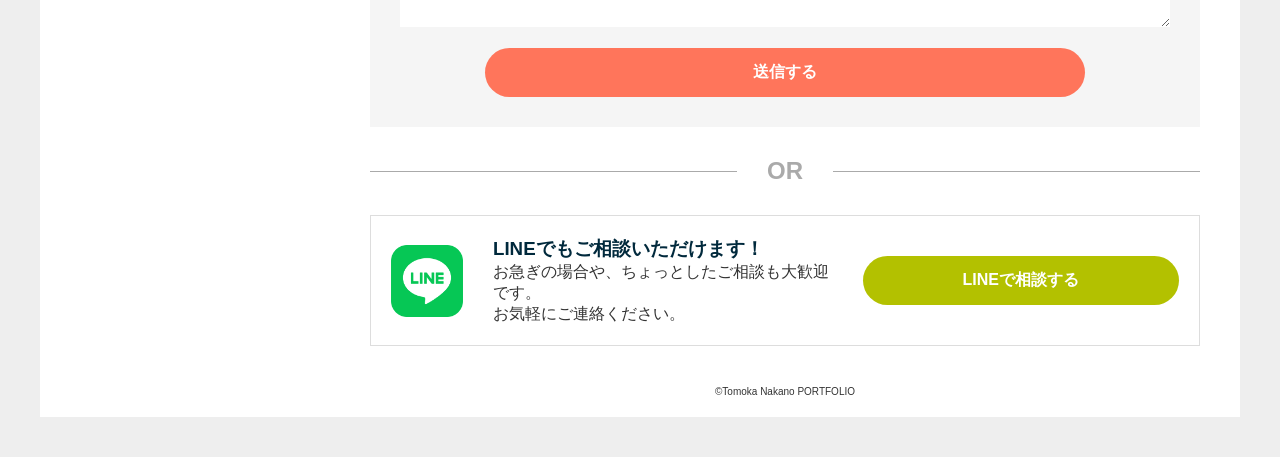
==== commit 19c6b8e1: "修正" ====
--- a/index.html
+++ b/index.html
@@ -12,21 +12,51 @@
   <div class="layout">
     <!-- スマホ用ヘッダー -->
     <header class="sp-header">
-    <p class="sp-logo">Nakano Tomoka</p>
-
-    <div class="sp-right">
-      <a href="#contact" class="contact-btn">Contact</a>
-        <button class="menu-btn">
+    <p class="sp-logo"><a href="index.html">Nakano Tomoka</a></p>
+
+      <div class="sp-right">
+       <a href="#contact" class="contact-btn">Contact</a>
+        <button class="hamburger-menu">
           <span></span>
           <span></span>
           <span></span>
         </button>
       </div>
+
+<!-- ハンバーガーメニューのナビゲーション -->
+<div id="hamburger-navigation">
+  <div class="hamburger-sidebar">
+    <h1><a href="index.html">PORTFOLIO</a></h1>
+    <img src="img/me.png" alt="" class="img-me">
+    <p>Tomoka Nakano</p>
+
+    <nav>
+      <a href="#works">
+        <img src="img/icon_heart.png" alt="" class="nav-icon">Works
+      </a>
+      <a href="#flow">
+        <img src="img/icon_flow.png" alt="" class="nav-icon">Flow
+      </a>
+      <a href="#profile">
+        <img src="img/icon_profile.png" alt="" class="nav-icon">Profile
+      </a>
+      <a href="#contact">
+        <img src="img/icon_mail.png" alt="" class="nav-icon">Contact
+      </a>
+    </nav>
+
+    <div class="sns">
+      <a href="https://lin.ee/RsbOYy9" target="_blank">公式LINE</a>
+      <a href="#">Instagram</a>
+    </div>
+  </div>
+</div>
+
     </header>
 
     <!-- 左サイドバー -->
     <aside class="sidebar">
-      <h1>PORTFOLIO</h1>
+      <h1><a href="index.html">PORTFOLIO</a></h1>
       <img src="img/me.png" alt="" class="img-me">
       <p>Tomoka Nakano</p>
 
@@ -42,7 +72,7 @@
       </nav>
 
       <div class="sns">
-        <a href="#">公式LINE</a>
+        <a href="https://lin.ee/RsbOYy9" target="_blank">公式LINE</a>
         <a href="#">Instagram</a>
       </div>
     </aside>
@@ -78,27 +108,35 @@
 
         <div class="works-grid">
           <article>
-            <img src="img/website01.png" alt="">
-            <h3>タイトルタイトルタイトル</h3>
-            <p>coding / sass / aaa</p>
+            <a href="works/mosya_flower.html" class="work-link">
+              <img src="img/website01.png" alt="">
+              <h3>イベントサイト</h3>
+              <p>coding</p>
+            </a>
           </article>
 
           <article>
-            <img src="img/website02.png" alt="">
-            <h3>タイトルタイトルタイトル</h3>
-            <p>coding / sass / aaa</p>
+            <a href="works/mosya_sneakers.html" class="work-link">
+              <img src="img/website02.png" alt="">
+              <h3>商品販売サイト</h3>
+              <p>coding</p>
+            </a>
           </article>
 
           <article>
-            <img src="img/website03.png" alt="">
-            <h3>タイトルタイトルタイトル</h3>
-            <p>coding / sass / aaa</p>
+            <a href="works/mosya_cafe.html" class="work-link">
+              <img src="img/website03.png" alt="">
+              <h3>カフェサイト</h3>
+              <p>coding</p>
+            </a>
           </article>
 
           <article>
-            <img src="img/work04.jpg" alt="">
-            <h3>タイトルタイトルタイトル</h3>
-            <p>coding / sass / aaa</p>
+            <a href="works/myportfolio.html" class="work-link">
+              <img src="img/website04.png" alt="">
+              <h3>ポートフォリオサイト</h3>
+              <p>coding / design </p>
+            </a>
           </article>
         </div>
       </section>
@@ -107,7 +145,7 @@
         <h2>Flow</h2>
         <p>ご依頼の流れ</p>
 
-        <p>お問い合わせ後、ヒアリングから納品までの流れをご案内します。</p>
+        <p class="explanation">お問い合わせ後、ヒアリングから納品までの流れをご案内します。</p>
 
         <div class="flow-list">
 
@@ -206,35 +244,43 @@
         <h2>CONTACT</h2>
         <p>お問い合わせ</p>
 
-        <form>
-        <div class="form-group">
-          <label for="name">お名前</label>
-          <input type="text" id="name">
+        <p class="explanation">
+          ポートフォリオをご覧いただきありがとうございます！<br>
+          Web制作のご相談やご依頼など、お気軽にお問い合わせください。<br>
+          内容を確認後、2日以内にご返信いたします。
+        </p>
+
+
+      <form action="https://formspree.io/f/mbdvdldr" method="POST">
+
+        <div class="form-group">
+          <label for="name">お名前<span class="required">※</span></label>
+          <input type="text" id="name" name="name" required>
         </div>
 
         <div class="form-group">
           <label for="kana">フリガナ</label>
-          <input type="text" id="kana">
+          <input type="text" id="kana" name="kana">
         </div>
 
         <div class="form-group">
           <label for="company">会社名</label>
-          <input type="text" id="company">
-        </div>
-
-        <div class="form-group">
-          <label for="mail">メールアドレス</label>
-          <input type="email" id="mail">
-        </div>
-
-        <div class="form-group">
-          <label for="message">お問い合わせ内容</label>
-          <textarea id="message"></textarea>
-        </div>
-        
-        <button>送信する</button>
-        
-        </form>
+          <input type="text" id="company" name="company">
+        </div>
+
+        <div class="form-group">
+          <label for="mail">メールアドレス<span class="required">※</span></label>
+          <input type="email" id="mail" name="email" required>
+        </div>
+
+        <div class="form-group">
+          <label for="message">お問い合わせ内容<span class="required">※</span></label>
+          <textarea id="message" name="message" required></textarea>
+        </div>
+
+        <button type="submit">送信する</button>
+
+      </form>
 
         <div class="or-line">
           <span>OR</span>
@@ -246,14 +292,29 @@
             <h3>LINEでもご相談いただけます！</h3>
             <p>お急ぎの場合や、ちょっとしたご相談も大歓迎です。<br>お気軽にご連絡ください。</p>
           </div>
-          <a href="#">LINEで相談する</a>
+          <a href="https://lin.ee/QVRQibV" target="_blank" rel="noopener noreferrer" class="line-button">
+            LINEで相談する
+          </a>
+          
         </div>
       </section>
 
 
       <footer>©︎Tomoka Nakano PORTFOLIO</footer>
+
     </main>
   </div>
   
+  <script>
+  const hamburger = document.querySelector('.hamburger-menu');
+  const nav = document.querySelector('#hamburger-navigation');
+
+  hamburger.addEventListener('click', function () {
+    hamburger.classList.toggle('active');
+    nav.classList.toggle('active');
+  });
+  </script>
+
+
 </body>
 </html>
--- a/css/style.css
+++ b/css/style.css
@@ -1,4 +1,11 @@
 @charset "UTF-8";
+
+/* =====================
+   共通・全体
+===================== */
+html {
+  scroll-behavior: smooth;
+}
 
 body {
   margin: 0;
@@ -6,6 +13,11 @@
   color: #333333;
   background: #eee;
   overflow-y: auto;
+}
+
+a {
+  color: inherit;
+  text-decoration: none;
 }
 
 body::before {
@@ -22,7 +34,6 @@
 .layout {
   width: auto;
   margin: 40px;
-
   display: flex;
   background: #fff;
 }
@@ -32,14 +43,15 @@
   display: none;
 }
 
-/* サイドバー */
+/* =====================
+   サイドバー
+===================== */
 .sidebar {
   width: 290px;
   flex-shrink: 0;
   min-height: auto;
   padding: 40px 30px;
   border-right: 25px solid #eee;
-
   position: sticky;
   top: 25px;
   height: calc(100vh - 25px);
@@ -48,6 +60,13 @@
 .sidebar h1 {
   font-size: 28px;
   text-align: center;
+}
+
+.sidebar h1 a,
+.hamburger-sidebar h1 a,
+.sp-logo a {
+  color: inherit;
+  text-decoration: none;
 }
 
 .sidebar .img-me {
@@ -55,7 +74,7 @@
   height: 156px;
   border-radius: 50%;
   display: block;
-  margin: 38px auto 38px;
+  margin: 38px auto;
   object-fit: cover;
 }
 
@@ -73,20 +92,25 @@
   display: flex;
   align-items: center;
   gap: 20px;
-
   padding: 14px 0;
-  
   border-top: 0.5px solid #6B7280;
-  color: #002b3f;
+  color: #00293C;
   text-decoration: none;
   font-weight: bold;
+  transition: .3s;
 }
 
 .sidebar nav a:last-child {
   border-bottom: 0.5px solid #6B7280;
 }
 
-.sidebar nav .nav-icon {
+.sidebar nav a:hover {
+  opacity: .6;
+  transform: translateX(5px);
+}
+
+.sidebar nav .nav-icon,
+.hamburger-sidebar .nav-icon {
   width: 26.5px;
   height: 26.5px;
   object-fit: cover;
@@ -98,37 +122,51 @@
 
 .sns a {
   display: block;
+  margin-bottom: 8px;
+  color: #B3B3B3;
   font-size: 14px;
-  color: #B3B3B3;
-  margin-bottom: 8px;
-}
-
-/* メイン　共通 */
-.section {
-  padding: 70px 40px 20px;
-}
-
-.section h2 {
-  font-size: 36px;
-  margin: 0;
-}
-
-.section > p {
-  margin-top: 10px;
-  font-size: 16px;
-  color: #6B7280;
-}
-
-/* メイン */
+  transition: .3s;
+}
+
+.sns a:hover {
+  color: #00293C;
+}
+
+/* =====================
+   メイン　共通
+===================== */
 .main {
   flex: 1;
   overflow-y: auto;
   overflow-x: hidden;
 }
 
+.section {
+  padding: 70px 40px 20px;
+}
+
+.section h2 {
+  margin: 0;
+  font-size: 36px;
+}
+
+.section > p:not(.explanation) {
+  font-size: 16px;
+  color: #6B7280;
+}
+
+.explanation {
+  margin-top: 20px;
+  color: #333333;
+  line-height: 1.8;
+}
+
+/* =====================
+   FV
+===================== */
 .mv {
   position: relative;
-  height: clamp(334px , calc(650/1512*100vw) , 650px);
+  height: clamp(334px, calc(650 / 1512 * 100vw), 655px);
   overflow: hidden;
 }
 
@@ -150,7 +188,6 @@
   object-fit: cover;
 }
 
-/* 左上 */
 .item02 {
   width: 40%;
   top: 50px;
@@ -159,7 +196,6 @@
   animation-delay: .2s;
 }
 
-/* メイン */
 .item01 {
   width: 47%;
   top: 130px;
@@ -168,7 +204,6 @@
   animation-delay: 1.1s;
 }
 
-/* 右上 */
 .item03 {
   width: 38%;
   top: 64px;
@@ -177,7 +212,6 @@
   animation-delay: .5s;
 }
 
-/* 左下 */
 .item04 {
   width: 30%;
   bottom: 40px;
@@ -205,20 +239,6 @@
 @keyframes fadeIn {
   from {
     opacity: 0;
-    translate: 0 20px;
-  }
-
-  to {
-    opacity: 1;
-    translate: 0 0;
-  }
-}
-
-
-/* アニメーション */
-@keyframes fadeIn {
-  from {
-    opacity: 0;
     transform: translateY(20px);
   }
 
@@ -227,8 +247,6 @@
     transform: translateY(0);
   }
 }
-
-/* タイトル */
 
 .mv-text {
   position: absolute;
@@ -248,7 +266,9 @@
   font-size: 16px;
 }
 
-/* Works */
+/* =====================
+   Works
+===================== */
 .works-grid {
   display: grid;
   grid-template-columns: repeat(2, 1fr);
@@ -256,89 +276,134 @@
   margin-top: 30px;
 }
 
+.work-link {
+  display: block;
+  color: inherit;
+  text-decoration: none;
+}
+
+.works-grid article {
+  transition: .3s;
+}
+
 .works-grid img {
   width: 100%;
   aspect-ratio: 16 / 9;
   object-fit: cover;
+  border: 1px solid transparent;
+  transition: .3s;
 }
 
 .works-grid h3 {
+  margin: 12px 0 4px;
+  color: #000;
   font-size: 18px;
   font-weight: 200;
-  color: #000;
-
-  margin: 12px 0 4px;
+  transition: .3s;
 }
 
 .works-grid p {
+  margin: 0;
+  color: #6B7280;
   font-size: 16px;
   font-weight: 100;
-  color: #000;
-  
-  margin: 0;
-}
-
-/* Flow */
+}
+
+.works-grid article:hover {
+  transform: translateY(-5px);
+}
+
+.works-grid article:hover img {
+  border-color: #ddd;
+  box-shadow: 0 6px 18px rgba(0, 0, 0, .12);
+  opacity: .9;
+}
+
+.works-grid article:hover h3 {
+  color: #FF755B;
+}
+
+/* =====================
+   Flow
+===================== */
 .flow-list {
   display: flex;
   gap: 30px;
   margin-top: 30px;
   margin-bottom: 20px;
   align-items: stretch;
+  overflow-x: scroll;
+  position: relative;
+}
+
+.flow-list::before {
+  content: "";
+  position: absolute;
+  top: 50%;
+  left: 30px;
+  right: 30px;
+  height: 3px;
+  background: #FF755B;
+  transform: translateY(-50%);
+  z-index: 0;
+}
+
+.flow-list::after {
+  content: "";
+  position: absolute;
+  top: 50%;
+  right: 18px;
+  width: 18px;
+  height: 18px;
+  border-top: 3px solid #FF755B;
+  border-right: 3px solid #FF755B;
+  transform: translateY(-50%) rotate(45deg);
+  z-index: 0;
 }
 
 .flow-card {
   width: 190px;
   height: 400px;
-
   display: flex;
   flex-direction: column;
   align-items: center;
-
   padding: 15px 20px;
   border: 1px solid #ddd;
   text-align: center;
   background: #fff;
+  position: relative;
+  z-index: 1;
 }
 
 .flow-number {
   width: 30px;
   height: 30px;
-
+  margin: 0 auto 20px;
   background: #B3C100;
-
   border-radius: 50%;
-
   color: #fff;
   font-size: 20px;
   font-weight: bold;
-
   display: flex;
   align-items: center;
   justify-content: center;
-
-  margin: 0 auto 20px;
 }
 
 .flow-icon {
   width: 92px;
   height: 92px;
-
+  margin-bottom: 30px;
   font-weight: bold;
-
-  margin-bottom: 30px;
 }
 
 .flow-title {
   min-height: 70px;
-
   font-size: 18px;
 }
 
 .flow-text {
   width: 100px;
   min-height: 110px;
-
   font-size: 16px;
   font-weight: 200;
 }
@@ -346,9 +411,8 @@
 .flow-day {
   margin-top: auto;
   margin-bottom: 10px;
-
+  font-size: 14px;
   font-weight: 200;
-  font-size: 14px;
 }
 
 .day-icon {
@@ -357,17 +421,21 @@
   object-fit: contain;
 }
 
-/* Profile */
+/* =====================
+   Profile
+===================== */
 .profile-box {
   display: flex;
   gap: 30px;
-  align-items: flex-start;
+  align-items: center;
   margin-top: 30px;
 }
 
 .profile-box img {
-  width: 436px;
+  width: calc(436 / 960 * 100%);
   height: 270px;
+  max-width: 436px;
+  object-fit: contain;
 }
 
 .profile-box h3 {
@@ -378,11 +446,13 @@
   margin-top: 15px;
 }
 
-/* Contact */
+/* =====================
+   Contact
+===================== */
 form {
+  margin-top: 30px;
+  padding: 30px;
   background: #f5f5f5;
-  padding: 30px;
-  margin-top: 30px;
 }
 
 .form-row {
@@ -394,12 +464,26 @@
   font-size: 14px;
 }
 
+.required-note {
+  margin-bottom: 12px;
+  text-align: right;
+  color: #666;
+  font-size: 12px;
+}
+
+.required {
+  margin-left: 2px;
+  color: #FF755B;
+  font-weight: bold;
+}
+
 input,
 textarea {
+  box-sizing: border-box;
   width: 100%;
+  margin-bottom: 18px;
+  padding: 14px;
   border: none;
-  padding: 14px;
-  margin-bottom: 18px;
 }
 
 textarea {
@@ -409,20 +493,26 @@
 button {
   display: block;
   width: 600px;
-  margin: 0 auto 0;
+  margin: 0 auto;
+  padding: 14px;
   border: none;
   border-radius: 999px;
-  padding: 16px;
-  background: #ff715f;
+  background: #FF755B;
   color: #fff;
   font-weight: bold;
+  font-size: 16px;
+  cursor: pointer;
+  transition: .3s;
+}
+
+button:hover {
+  opacity: .85;
 }
 
 .or-line {
   display: flex;
   align-items: center;
   gap: 30px;
-
   margin: 30px 0;
   color: #aaa;
   font-size: 24px;
@@ -438,12 +528,12 @@
 }
 
 .line-box {
+  display: flex;
+  align-items: center;
+  gap: 30px;
   margin-top: 25px;
   padding: 20px;
   border: 1px solid #ddd;
-  display: flex;
-  justify-content: space-between;
-  align-items: center;
 }
 
 .line-icon {
@@ -454,358 +544,719 @@
 .line-text {
   display: flex;
   flex-direction: column;
+  flex: 1;
 }
 
 .line-box a {
-  background: #a8c700;
+  margin-left: auto;
+  padding: 14px 100px;
+  border-radius: 999px;
+  background: #B3C100;
   color: #fff;
-  padding: 14px 125px;
-  border-radius: 999px;
   text-decoration: none;
   font-weight: bold;
-}
-
+  transition: .3s;
+}
+
+.line-box h3 {
+  color: #00293C;
+
+}
+
+.line-box a:hover {
+  opacity: .85;
+}
+
+
+/* フッター */
+footer {
+  padding: 20px 0;
+  text-align: center;
+  font-size: 10px;
+}
 
 /* =====================
    SP / smartphone
 ===================== */
-@media screen and (max-width: 1020px) {
-
-body {
-  background: #eee;
-}
-
-body::before {
-  display: none;
-}
-
-.layout {
-  width: auto;
-  margin: 16px;
+@media screen and (max-width: 768px) {
+  body::before {
+    display: none;
+  }
+
+  .layout {
+    width: auto;
+    margin: 16px;
+    display: block;
+    background: #fff;
+  }
+
+  /* ハンバーガーメニュー */
+  #hamburger-navigation {
+    position: fixed;
+    top: 0;
+    right: 0;
+    z-index: 99;
+    width: 100%;
+    height: 100vh;
+    background: rgba(217, 217, 217, 0.9);
+    opacity: 0;
+    visibility: hidden;
+    transition: .4s;
+  }
+
+  #hamburger-navigation.active {
+    opacity: 1;
+    visibility: visible;
+  }
+
+  .hamburger-sidebar {
+    width: calc(100% - 80px);
+    max-width: 310px;
+    min-height: auto;
+    margin: 75px auto 30px;
+    padding: 40px 30px;
+    background: #fff;
+    box-sizing: border-box;
+  }
+
+  .hamburger-sidebar h1 {
+    color: #00293C;
+    text-align: center;
+    font-size: 28px;
+  }
+
+  .hamburger-sidebar .img-me {
+    width: 156px;
+    height: 156px;
+    border-radius: 50%;
+    display: block;
+    margin: 38px auto;
+    object-fit: cover;
+  }
+
+  .hamburger-sidebar p {
+    color: #00293C;
+    text-align: center;
+    font-size: 21px;
+    font-weight: bold;
+  }
+
+  .hamburger-sidebar nav {
+    margin-top: 50px;
+  }
+
+  .hamburger-sidebar nav a {
+    display: flex;
+    align-items: center;
+    gap: 20px;
+    padding: 14px 0;
+    border-top: 0.5px solid #6B7280;
+    color: #00293C;
+    text-decoration: none;
+    font-weight: bold;
+    transition: .3s;
+  }
+
+  .hamburger-sidebar nav a:last-child {
+    border-bottom: 0.5px solid #6B7280;
+  }
+
+  .hamburger-sidebar nav a:hover {
+    opacity: .6;
+    transform: translateX(5px);
+  }
+
+  .hamburger-menu {
+    position: relative;
+    z-index: 101;
+    display: flex;
+    flex-direction: column;
+    gap: 8px;
+    padding: 0;
+    border: none;
+    background: transparent;
+    cursor: pointer;
+  }
+
+  .hamburger-menu span {
+    display: block;
+    width: 36px;
+    height: 2px;
+    background: #FF755B;
+    transition: .3s;
+  }
+
+  .hamburger-menu.active span {
+    background: #FF755B;
+  }
+
+  .hamburger-menu.active span:nth-child(1) {
+    transform: translateY(10px) rotate(45deg);
+  }
+
+  .hamburger-menu.active span:nth-child(2) {
+    opacity: 0;
+  }
+
+  .hamburger-menu.active span:nth-child(3) {
+    transform: translateY(-10px) rotate(-45deg);
+  }
+
+  .sidebar {
+    display: none;
+  }
+
+  .sp-header {
+    display: flex;
+    justify-content: space-between;
+    align-items: center;
+    width: 100%;
+    padding: 18px 15px;
+    background: #fff;
+    position: sticky;
+    top: 0;
+    z-index: 100;
+  }
+
+  .sp-logo {
+    margin: 0;
+    color: #00293C;
+    font-size: 19px;
+    font-weight: 700;
+  }
+
+  .sp-right {
+    display: flex;
+    align-items: center;
+    gap: 15px;
+  }
+
+  .contact-btn {
+    display: inline-block;
+    padding: 6px 12px;
+    border-radius: 999px;
+    background: #B3C100;
+    color: #fff;
+    font-size: 14px;
+    font-weight: 700;
+    text-decoration: none;
+  }
+
+  .main {
+    overflow: visible;
+  }
+
+  /* MV */
+  .mv {
+    height: 655px;
+  }
+
+  .item02 {
+    width: 70%;
+    top: 150px;
+    left: 4%;
+  }
+
+  .item01 {
+    width: 82%;
+    top: 310px;
+    left: 10%;
+  }
+
+  .item03 {
+    width: 65%;
+    top: 215px;
+    right: 4%;
+  }
+
+  .item04 {
+    width: 55%;
+    bottom: 70px;
+    left: 5%;
+  }
+
+  .mv-text {
+    right: 0;
+    left: 0;
+    top: 35px;
+    text-align: center;
+  }
+
+  .mv-text h2 {
+    font-size: 26px;
+  }
+
+  .mv-text p {
+    font-size: 10px;
+    line-height: 1.8;
+  }
+
+  /* Common */
+  .section {
+    padding: 45px 16px 35px;
+  }
+
+  .section h2 {
+    font-size: 24px;
+  }
+
+  .section > p:not(.explanation) {
+    margin-top: 10px;
+    font-size: 12px;
+  }
+
+  .explanation {
+    font-size: 14px;
+  }
+
+  /* Works */
+  .works-grid {
+    display: block;
+    margin-top: 22px;
+  }
+
+  .works-grid article {
+    margin-bottom: 28px;
+  }
+
+  .works-grid h3 {
+    font-size: 14px;
+  }
+
+  .works-grid p {
+    font-size: 10px;
+  }
+
+  /* Flow */
+  .flow-list {
+    display: flex;
+    flex-direction: column;
+    gap: 30px;
+    position: relative;
+    margin-top: 24px;
+    padding-bottom: 50px;
+    overflow: visible;
+  }
+
+  .flow-list::before {
+    content: "";
+    position: absolute;
+    top: 126px;
+    bottom: 18px;
+    left: 50%;
+    width: 3px;
+    height: auto;
+    background: #FF755B;
+    transform: translateX(-50%);
+    z-index: 0;
+  }
+
+  .flow-list::after {
+    content: "";
+    position: absolute;
+    bottom: 0;
+    left: 50%;
+    width: 22px;
+    height: 22px;
+    border-right: 4px solid #FF755B;
+    border-bottom: 4px solid #FF755B;
+    border-top: none;
+    transform: translateX(-50%) rotate(45deg);
+    z-index: 0;
+  }
+
+  .flow-card {
+    width: auto;
+    height: auto;
+    display: grid;
+    grid-template-columns: 34px 90px 1fr;
+    align-items: center;
+    column-gap: 18px;
+    padding: 20px 18px;
+    border: 1px solid #ddd;
+    background: #fff;
+    text-align: left;
+    position: relative;
+    z-index: 1;
+  }
+
+  .flow-content {
+    flex: 1;
+  }
+
+  .flow-number {
+    width: 28px;
+    height: 28px;
+    margin: 0;
+    font-size: 14px;
+  }
+
+  .flow-icon {
+    width: 82px;
+    height: 82px;
+    margin: 0;
+  }
+
+  .flow-title {
+    min-height: auto;
+    margin: 0 0 8px;
+    font-size: 18px;
+    line-height: 1.4;
+  }
+
+  .flow-text {
+    width: auto;
+    min-height: auto;
+    margin: 0 0 8px;
+    font-size: 14px;
+    line-height: 1.7;
+  }
+
+  .flow-day {
+    margin: 0;
+    font-size: 13px;
+  }
+
+  /* Profile */
+  .profile-box {
+    display: block;
+    margin-top: 24px;
+    text-align: center;
+  }
+
+  .profile-box img {
+    width: 175px;
+    height: 175px;
+    border-radius: 50%;
+    object-fit: cover;
+  }
+
+  .profile-box h3 {
+    margin: 18px 0;
+    font-size: 20px;
+  }
+
+  .profile-box p {
+    width: 90%;
+    margin: 15px auto 0;
+    text-align: center;
+    font-size: 14px;
+    line-height: 1.8;
+  }
+
+  /* Contact */
+  form {
+    padding: 16px;
+  }
+
+  .form-row {
+    display: block;
+  }
+
+  input,
+  textarea {
+    padding: 12px;
+    font-size: 11px;
+  }
+
+  button {
+    width: 75%;
+    padding: 10px;
+    font-size: 14px;
+  }
+
+  .or-line {
+    gap: 16px;
+    font-size: 16px;
+  }
+
+  .line-box {
+    display: block;
+    padding: 14px;
+    text-align: center;
+  }
+
+  .line-icon {
+    width: 55px;
+    height: 55px;
+  }
+
+  .line-text h3 {
+    margin: 8px 0 4px;
+    font-size: 18px;
+  }
+
+  .line-text p {
+    font-size: 12px;
+    line-height: 1.6;
+  }
+
+  .line-box a {
+    display: block;
+    width: 75%;
+    margin: 10px auto 0;
+    padding: 10px;
+    font-size: 14px;
+  }
+
+  footer {
+    padding: 20px 0;
+    text-align: center;
+    font-size: 10px;
+  }
+}
+
+/* =====================
+   iPadサイズ
+===================== */
+@media screen and (min-width: 769px) and (max-width: 1230px) {
+/* 共通 */
+  .section {
+    padding: 50px 30px 20px;
+  }
+  .section h2 {
+    margin: 0;
+    font-size: 28px;
+  }
+
+  .section > p:not(.explanation) {
+    font-size: 12px;
+    color: #6B7280;
+  }
+
+  .section > p.explanation {
+    font-size: 14px;
+    color: #333333;
+  }
+
+  .explanation {
+    margin-top: 14px;
+    line-height: 1.8;
+  }
+
+/* main タイトル */
+  .mv-text h2 {
+    font-size: 32px;
+  }
+
+  .mv-text p {
+    font-size: 14px;
+    line-height: 1.8;
+  }
+
+/* サイドバー */
+  .sidebar {
+    width: 220px;
+    padding: 30px 20px;
+  }
+
+  .sidebar h1 {
+    font-size: 24px;
+  }
+
+/* works */
+.works-grid h3 {
+  margin: 12px 0 4px;
+  color: #000;
+  font-size: 16px;
+  font-weight: 200;
+  transition: .3s;
+}
+
+.works-grid p {
+  margin: 0;
+  color: #6B7280;
+  font-size: 14px;
+  font-weight: 100;
+}
+
+/* プロフィール */
+  .profile-box {
+    gap: 20px;
+  }
+
+/* コンタクト */
+  button {
+    width: 80%;
+    padding: 10px;
+  }
+
+  .line-box {
+    display: block;
+    padding: 14px;
+    text-align: center;
+  }
+
+  .line-icon {
+    width: 55px;
+    height: 55px;
+  }
+
+  .line-box a {
+    display: block;
+    width: 75%;
+    margin: 10px auto 0;
+    padding: 10px;
+    font-size: 14px;
+  }
+}
+
+/* =====================
+   Work detail
+===================== */
+.work-detail-head {
+  padding-bottom: 0;
+}
+
+.work-title-box {
+  margin-top: 40px;
+  text-align: center;
+}
+
+.work-title-box p {
+  margin: 0;
+  color: #6B7280;
+  font-size: 13px;
+}
+
+.work-title-box h3 {
+  display: inline-block;
+  margin: 10px 0 18px;
+  padding-bottom: 8px;
+  border-bottom: 1px solid #B3C100;
+  font-size: 20px;
+  font-weight: 400;
+}
+
+.work-title-box span {
   display: block;
-  background: #fff;
-}
-
-/* PCサイドバー非表示 */
-.sidebar {
-  display: none;
-}
-
-/* スマホヘッダー */
-.sp-header {
+  font-size: 13px;
+}
+
+.work-visual {
+  margin-top: 40px;
+  padding: 75px 40px;
+  background: #effbea;
+  text-align: center;
+}
+
+.work-visual img {
+  width: 70%;
+  max-width: 640px;
+}
+
+.work-detail-body {
+  width: 70%;
+  max-width: 760px;
+  margin: 55px auto 0;
+}
+
+.work-block {
+  margin-bottom: 40px;
+  padding-bottom: 28px;
+  border-bottom: 1px solid #B3C100;
+}
+
+.work-block h3,
+.work-design h3 {
+  margin-bottom: 20px;
+  font-size: 16px;
+}
+
+.work-block p {
+  font-size: 14px;
+  line-height: 1.8;
+}
+
+.work-design-images {
+  display: flex;
+  align-items: flex-start;
+  gap: 35px;
+  margin-top: 30px;
+}
+
+.work-design-images img {
+  border: 1px solid #e5e5e5;
+  box-shadow: 0 4px 12px rgba(0, 0, 0, .08);
+}
+
+.work-design-images img:first-child {
+  width: 62%;
+}
+
+.work-design-images img:last-child {
+  width: 28%;
+}
+
+.work-nav {
   display: flex;
   justify-content: space-between;
-  align-items: center;
-
-  padding: 18px 15px;
-  background: #fff;
-}
-
-.sp-logo {
-  margin: 0;
-
-  font-size: 19px;
-  font-weight: 700;
-  color: #002b3f;
-}
-
-.sp-right {
+  margin: 80px 0;
+  padding-top: 30px;
+  /* border-top: 1px solid #B3C100; */
+}
+
+.work-nav a {
   display: flex;
   align-items: center;
-  gap: 15px;
-}
-
-.contact-btn {
-  display: inline-block;
-
-  padding: 6px 12px;
-
+  gap: 10px;
+  color: #6B7280;
+  text-decoration: none;
+  font-size: 14px;
+  transition: .3s;
+}
+
+.work-nav a:hover {
+  color: #B3C100;
+}
+
+.work-prev span,
+.work-next span {
+  width: 24px;
+  height: 24px;
+  border-top: 1.5px solid currentColor;
+  border-right: 1.5px solid currentColor;
+}
+
+.work-prev span {
+  transform: rotate(-135deg);
+}
+
+.work-next span {
+  transform: rotate(45deg);
+}
+
+.home-btn {
+  display: block;
+  width: 70px;
+  margin: 90px auto;
+  padding: 8px 0;
   border-radius: 999px;
-
-  background: #B3C100;
+  background: #FF755B;
   color: #fff;
-
-  font-size: 14px;
-  font-weight: 700;
-
+  text-align: center;
   text-decoration: none;
-}
-
-.menu-btn {
-  padding: 0;
-  border: none;
-  background: transparent;
-
-  display: flex;
-  flex-direction: column;
-  gap: 8px;
-
-  cursor: pointer;
-}
-
-.menu-btn span {
-  display: block;
-
-  width: 36px;
-  height: 2px;
-
-  background: #FF755B;
-}
-
-.main {
-  overflow: visible;
-}
-
-/* MV */
-.mv {
-  height: 630px;
-}
-
-.item02 {
-  width: 70%;
-  top: 130px;
-  left: 4%;
-}
-
-.item01 {
-  width: 82%;
-  top: 295px;
-  left: 10%;
-}
-
-.item03 {
-  width: 65%;
-  top: 215px;
-  right: 4%;
-}
-
-.item04 {
-  width: 55%;
-  bottom: 130px;
-  left: 2%;
-}
-
-.mv-text {
-  right: 0;
-  left: 0;
-  top: 35px;
-  text-align: center;
-}
-
-.mv-text h2 {
-  font-size: 26px;
-}
-
-.mv-text p {
-  font-size: 10px;
-  line-height: 1.8;
-}
-
-/* 共通 */
-.section {
-  padding: 45px 16px 35px;
-}
-
-.section h2 {
-  font-size: 24px;
-}
-
-.section > p {
-  font-size: 12px;
-  margin-top: 10px;
-  color: #6B7280;
-}
-
-/* Works */
-.works-grid {
-  display: block;
-  margin-top: 22px;
-}
-
-.works-grid article {
-  margin-bottom: 28px;
-}
-
-.works-grid h3 {
-  font-size: 11px;
-}
-
-.works-grid p {
-  font-size: 10px;
-}
-
-/* Flow */
-.flow-list {
-  display: flex;
-  flex-direction: column;
-  gap: 30px;
-  position: relative;
-  margin-top: 24px;
-  padding-bottom: 50px;
-}
-
-.flow-list::before {
-  content: "";
-  position: absolute;
-  top: 126px;
-  bottom: 18px;
-  left: 50%;
-  width: 3px;
-  background: #ff715f;
-  transform: translateX(-50%);
-  z-index: 0;
-}
-
-.flow-list::after {
-  content: "";
-  position: absolute;
-  bottom: 0;
-  left: 50%;
-  width: 22px;
-  height: 22px;
-  border-right: 4px solid #ff715f;
-  border-bottom: 4px solid #ff715f;
-  transform: translateX(-50%) rotate(45deg);
-}
-
-.flow-card {
-  position: relative;
-  z-index: 1;
-
-  display: grid;
-  grid-template-columns: 34px 90px 1fr;
-  align-items: center;
-  column-gap: 18px;
-
-  width: auto;
-  height: auto;
-  padding: 20px 18px;
-
-  border: 1px solid #ddd;
-  background: #fff;
-  text-align: left;
-}
-
-.flow-content {
-  flex: 1;
-}
-
-.flow-number {
-  width: 28px;
-  height: 28px;
-  margin: 0;
-  font-size: 14px;
-}
-
-.flow-icon {
-  width: 82px;
-  height: 82px;
-  margin: 0;
-}
-
-.flow-title {
-  min-height: auto;
-  margin: 0 0 8px;
-  font-size: 18px;
-  line-height: 1.4;
-}
-
-.flow-text {
-  width: auto;
-  min-height: auto;
-  margin: 0 0 8px;
-  font-size: 14px;
-  line-height: 1.7;
-}
-
-.flow-day {
-  margin: 0;
   font-size: 13px;
-}
-
-/* Profile */
-.profile-box {
-  display: block;
-  text-align: center;
-  margin-top: 24px;
-}
-
-.profile-box img {
-  width: 175px;
-  height: 175px;
-  border-radius: 50%;
-  object-fit: cover;
-}
-
-.profile-box h3 {
-  font-size: 20px;
-  margin: 18px 0 18px;
-}
-
-.profile-box p {
-  font-size: 14px;
-  line-height: 1.8;
-  text-align: left;
-}
-
-/* Contact */
-form {
-  padding: 16px;
-}
-
-.form-row {
-  display: block;
-}
-
-input,
-textarea {
-  box-sizing: border-box;
-  padding: 12px;
-  font-size: 11px;
-}
-
-button {
-  width: 100%;
-  padding: 12px;
-  font-size: 14px;
-}
-
-.or-line {
-  font-size: 16px;
-  gap: 16px;
-}
-
-.line-box {
-  display: block;
-  text-align: center;
-  padding: 14px;
-}
-
-.line-icon {
-  width: 55px;
-  height: 55px;
-}
-
-.line-text h3 {
-  font-size: 18px;
-  margin: 8px 0 4px;
-}
-
-.line-text p {
-  font-size: 12px;
-  line-height: 1.6;
-}
-
-.line-box a {
-  display: block;
-  padding: 10px;
-  margin-top: 10px;
-  font-size: 14px;
-  }
-
-footer {
-  font-size: 10px;
-  text-align: center;
-  padding: 20px 0;
-}
+  font-weight: bold;
+}
+
+@media screen and (max-width: 768px) {
+  .work-visual img {
+    width: 90%;
+    max-width: 640px;
+  }
+
+  .work-detail-body {
+    width: calc(100% - 32px);
+  }
+
+  .work-design-images {
+    flex-direction: column;
+    gap: 30px;
+  }
+
+  .work-design-images img:first-child,
+  .work-design-images img:last-child {
+    width: 100%;
+  }
 }
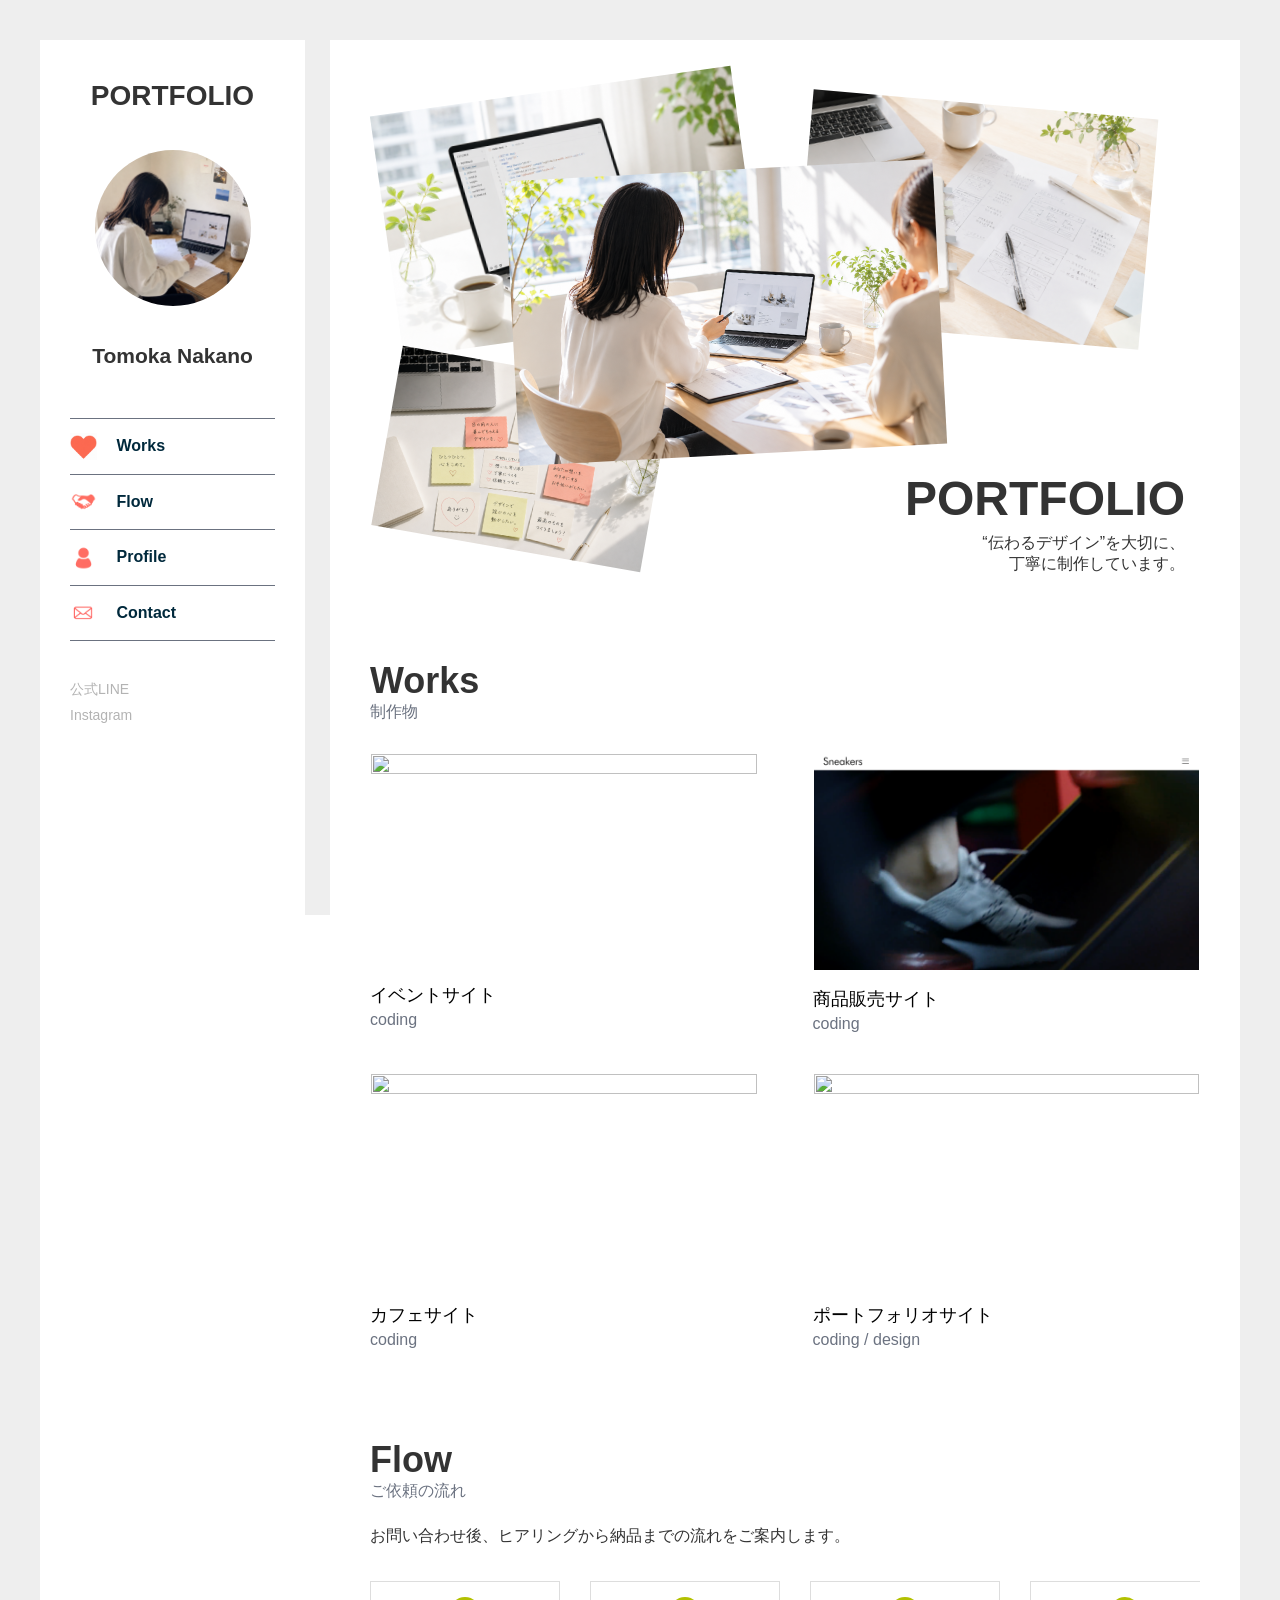
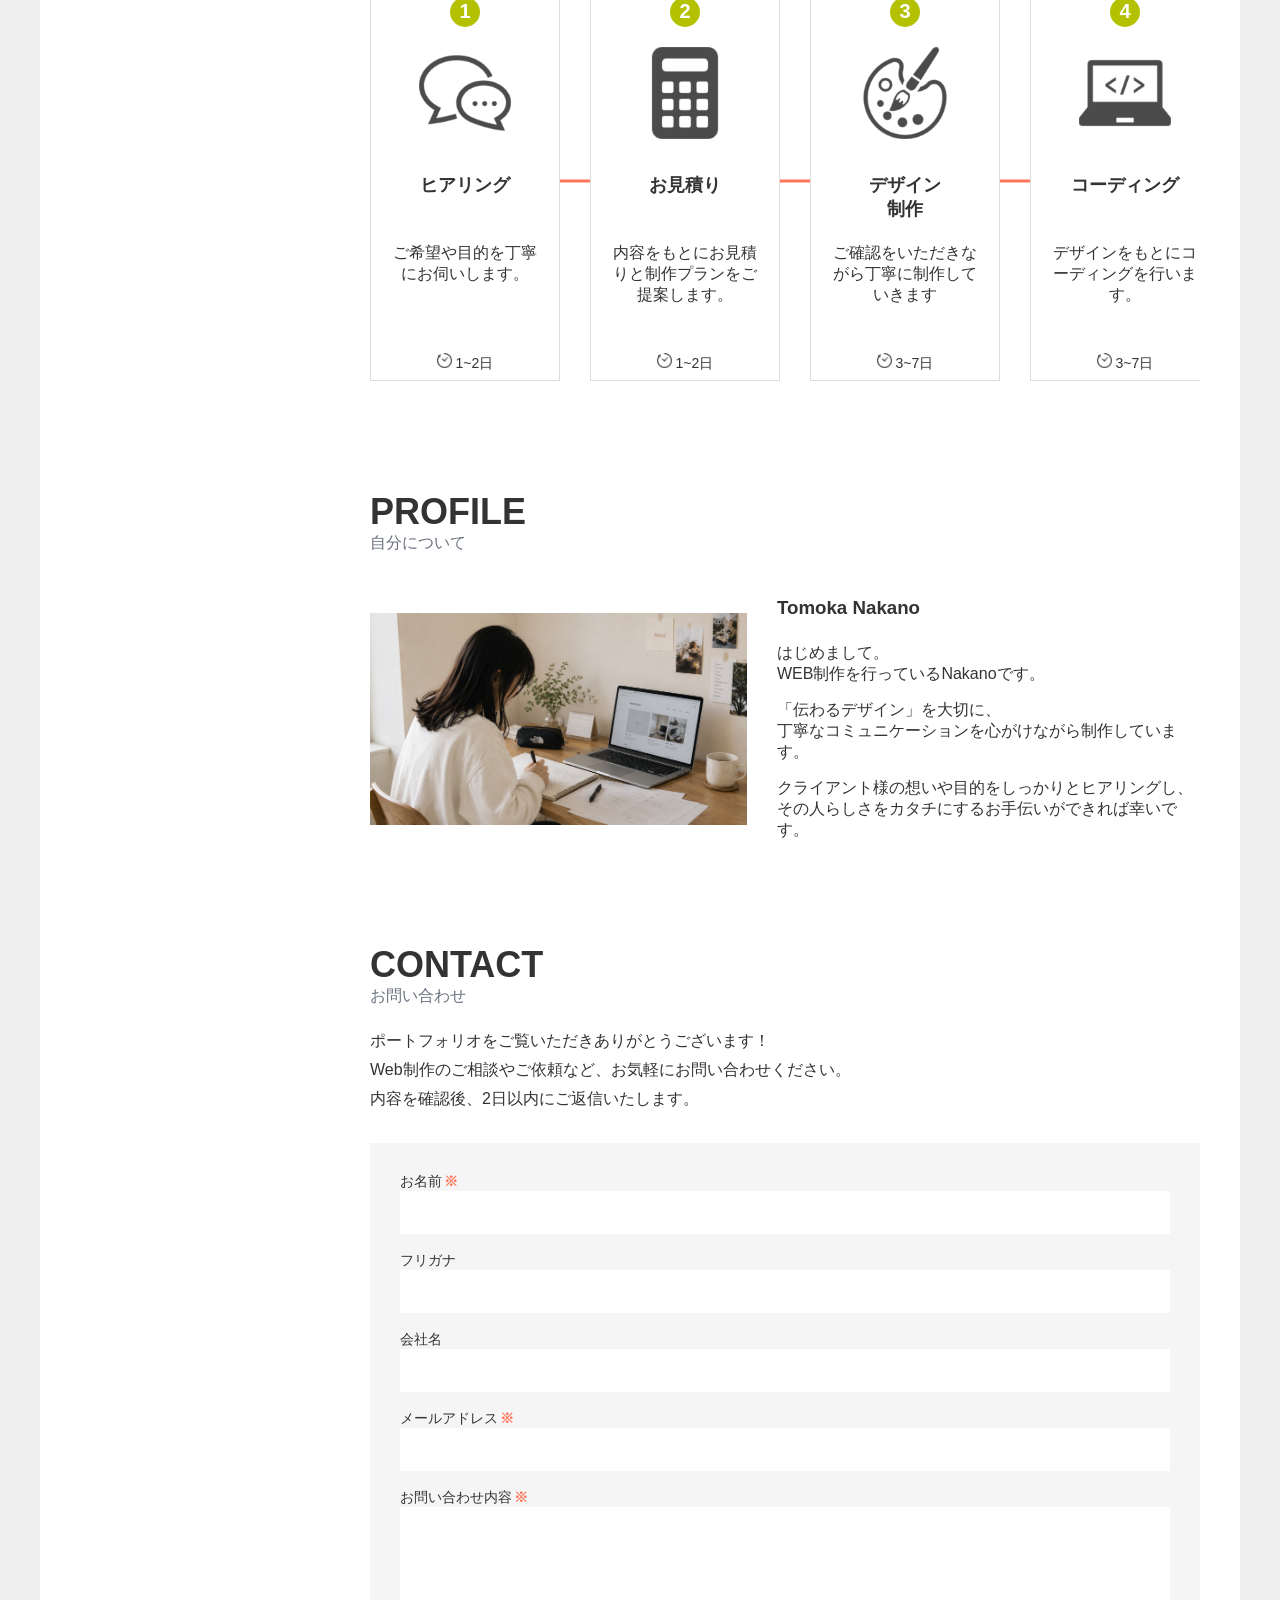
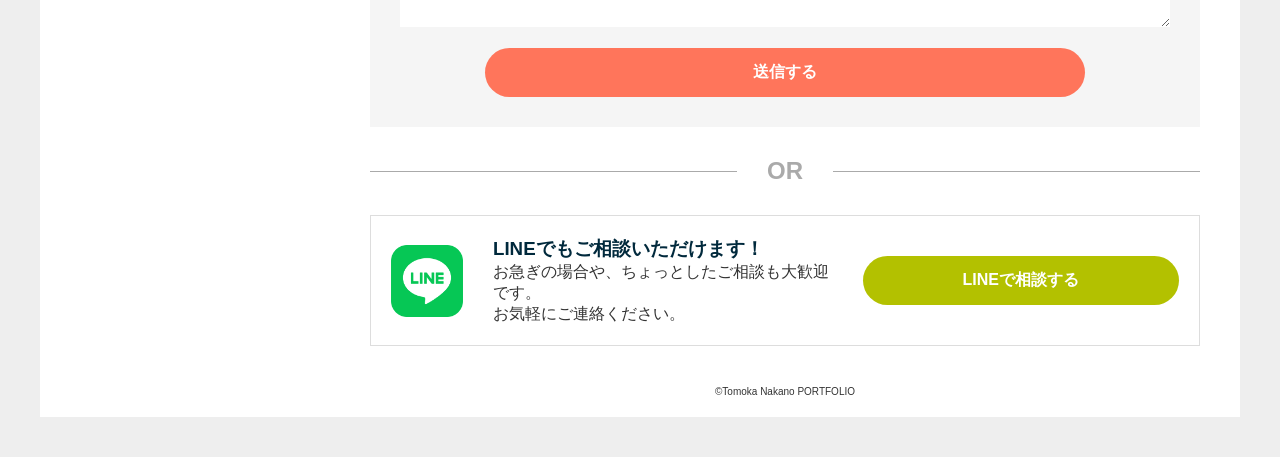
==== commit 407724a2: "修正" ====
--- a/index.html
+++ b/index.html
@@ -47,7 +47,7 @@
 
     <div class="sns">
       <a href="https://lin.ee/RsbOYy9" target="_blank">公式LINE</a>
-      <a href="#">Instagram</a>
+      <a href="https://www.instagram.com/tomoka_pf/">Instagram</a>
     </div>
   </div>
 </div>
@@ -73,7 +73,7 @@
 
       <div class="sns">
         <a href="https://lin.ee/RsbOYy9" target="_blank">公式LINE</a>
-        <a href="#">Instagram</a>
+        <a href="https://www.instagram.com/tomoka_pf/">Instagram</a>
       </div>
     </aside>
 
@@ -148,72 +148,72 @@
         <p class="explanation">お問い合わせ後、ヒアリングから納品までの流れをご案内します。</p>
 
         <div class="flow-list">
-
-          <article class="flow-card">
-            <div class="flow-number">1</div>
-            <img src="img/flow01.png" alt="" class="flow-icon">
-            <div class="flow-content">
-              <h3 class="flow-title">ヒアリング</h3>
-              <p class="flow-text">ご希望や目的を丁寧にお伺いします。</p>
-              <div class="flow-day">
-                <img src="img/flow_time.png" alt="" class="day-icon">
-                <span>1~2日</span>
-              </div>
-            </div>
-          </article>
-
-          <article class="flow-card">
-            <div class="flow-number">2</div>
-            <img src="img/flow02.png" alt="" class="flow-icon">
-            <div class="flow-content">            
-              <h3 class="flow-title">お見積り</h3>
-              <p class="flow-text">内容をもとにお見積りと制作プランをご提案します。</p>
-              <div class="flow-day">
-                <img src="img/flow_time.png" alt="" class="day-icon">
-                <span>1~2日</span>
-              </div>
-            </div>
-          </article>
-
-          <article class="flow-card">
-            <div class="flow-number">3</div>
-            <img src="img/flow03.png" alt="" class="flow-icon">
-            <div class="flow-content">
-              <h3 class="flow-title">デザイン<br>制作</h3>
-              <p class="flow-text">ご確認をいただきながら丁寧に制作していきます</p>
-              <div class="flow-day">
-                <img src="img/flow_time.png" alt="" class="day-icon">
-                <span>3~7日</span>
-              </div>
-            </div>
-          </article>
-
-          <article class="flow-card">
-            <div class="flow-number">4</div>
-            <img src="img/flow04.png" alt="" class="flow-icon">
-            <div class="flow-content">
-              <h3 class="flow-title">コーディング</h3>
-              <p class="flow-text">デザインをもとにコーディングを行います。</p>
-              <div class="flow-day">
-                <img src="img/flow_time.png" alt="" class="day-icon">
-                <span>3~7日</span>
-              </div>
-            </div>
-          </article>
-
-          <article class="flow-card">
-            <div class="flow-number">5</div>
-            <img src="img/flow05.png" alt="" class="flow-icon">
-            <div class="flow-content">
-              <h3 class="flow-title">納品<br>サポート</h3>
-              <p class="flow-text">納品後も必要に応じて修正・サポートします。</p>
-              <div class="flow-day">
-                <img src="img/flow_time.png" alt="" class="day-icon">
-                <span>1営業日</span>
-              </div>
-            </div>
-          </article>
-
+          <div class="flow-inner">
+            <article class="flow-card">
+              <div class="flow-number">1</div>
+              <img src="img/flow01.png" alt="" class="flow-icon">
+              <div class="flow-content">
+                <h3 class="flow-title">ヒアリング</h3>
+                <p class="flow-text">ご希望や目的を丁寧にお伺いします。</p>
+                <div class="flow-day">
+                  <img src="img/flow_time.png" alt="" class="day-icon">
+                  <span>1~2日</span>
+                </div>
+              </div>
+            </article>
+
+            <article class="flow-card">
+              <div class="flow-number">2</div>
+              <img src="img/flow02.png" alt="" class="flow-icon">
+              <div class="flow-content">
+                <h3 class="flow-title">お見積り</h3>
+                <p class="flow-text">内容をもとにお見積りと制作プランをご提案します。</p>
+                <div class="flow-day">
+                  <img src="img/flow_time.png" alt="" class="day-icon">
+                  <span>1~2日</span>
+                </div>
+              </div>
+            </article>
+
+            <article class="flow-card">
+              <div class="flow-number">3</div>
+              <img src="img/flow03.png" alt="" class="flow-icon">
+              <div class="flow-content">
+                <h3 class="flow-title">デザイン<br>制作</h3>
+                <p class="flow-text">ご確認をいただきながら丁寧に制作していきます</p>
+                <div class="flow-day">
+                  <img src="img/flow_time.png" alt="" class="day-icon">
+                  <span>3~7日</span>
+                </div>
+              </div>
+            </article>
+
+            <article class="flow-card">
+              <div class="flow-number">4</div>
+              <img src="img/flow04.png" alt="" class="flow-icon">
+              <div class="flow-content">
+                <h3 class="flow-title">コーディング</h3>
+                <p class="flow-text">デザインをもとにコーディングを行います。</p>
+                <div class="flow-day">
+                  <img src="img/flow_time.png" alt="" class="day-icon">
+                  <span>3~7日</span>
+                </div>
+              </div>
+            </article>
+
+            <article class="flow-card">
+              <div class="flow-number">5</div>
+              <img src="img/flow05.png" alt="" class="flow-icon">
+              <div class="flow-content">
+                <h3 class="flow-title">納品<br>サポート</h3>
+                <p class="flow-text">納品後も必要に応じて修正・サポートします。</p>
+                <div class="flow-day">
+                  <img src="img/flow_time.png" alt="" class="day-icon">
+                  <span>1営業日</span>
+                </div>
+              </div>
+            </article>
+          </div>
         </div>
       </section>
 
@@ -226,14 +226,15 @@
           <div>
             <h3>Tomoka Nakano</h3>
             <p>
-              はじめまして。WEB制作を行っているNakanoです。
+              はじめまして。<br>
+              WEB制作を行っているNakanoです。
             </p>
             <p>
-              「伝わるデザイン」を大切に、<br>
+              「伝わるデザイン」を大切に、<br class="sp-none">
               丁寧なコミュニケーションを心がけながら制作しています。
             </p>
             <p>
-              クライアント様の想いや目的をしっかりとヒアリングし、<br>
+              クライアント様の想いや目的をしっかりとヒアリングし、<br class="sp-none">
               その人らしさをカタチにするお手伝いができれば幸いです。
             </p>
           </div>
@@ -305,15 +306,7 @@
     </main>
   </div>
   
-  <script>
-  const hamburger = document.querySelector('.hamburger-menu');
-  const nav = document.querySelector('#hamburger-navigation');
-
-  hamburger.addEventListener('click', function () {
-    hamburger.classList.toggle('active');
-    nav.classList.toggle('active');
-  });
-  </script>
+  <script src="main.js"></script>
 
 
 </body>
--- a/css/style.css
+++ b/css/style.css
@@ -55,6 +55,7 @@
   position: sticky;
   top: 25px;
   height: calc(100vh - 25px);
+  overflow-y: scroll;
 }
 
 .sidebar h1 {
@@ -327,8 +328,6 @@
    Flow
 ===================== */
 .flow-list {
-  display: flex;
-  gap: 30px;
   margin-top: 30px;
   margin-bottom: 20px;
   align-items: stretch;
@@ -336,7 +335,16 @@
   position: relative;
 }
 
-.flow-list::before {
+.flow-inner{
+  display: flex;
+  gap: 30px;
+  /* 広いかも */
+  padding-right: 137px;
+  width: fit-content;
+  position: relative;
+}
+
+.flow-inner::before {
   content: "";
   position: absolute;
   top: 50%;
@@ -346,13 +354,15 @@
   background: #FF755B;
   transform: translateY(-50%);
   z-index: 0;
-}
-
-.flow-list::after {
+  width: 1090px;
+}
+
+.flow-inner::after {
   content: "";
   position: absolute;
   top: 50%;
-  right: 18px;
+  /* right: 18px; */
+  right: 90px;
   width: 18px;
   height: 18px;
   border-top: 3px solid #FF755B;
@@ -364,7 +374,7 @@
 .flow-card {
   width: 190px;
   height: 400px;
-  display: flex;
+  /* display: flex; */
   flex-direction: column;
   align-items: center;
   padding: 15px 20px;
@@ -402,7 +412,7 @@
 }
 
 .flow-text {
-  width: 100px;
+  /* width: 100px; */
   min-height: 110px;
   font-size: 16px;
   font-weight: 200;
@@ -444,6 +454,10 @@
 
 .profile-box p {
   margin-top: 15px;
+}
+
+.sp-none {
+  display: inline;
 }
 
 /* =====================
@@ -602,6 +616,8 @@
     opacity: 0;
     visibility: hidden;
     transition: .4s;
+
+    overflow-y: scroll;
   }
 
   #hamburger-navigation.active {
@@ -829,41 +845,33 @@
 
   /* Flow */
   .flow-list {
-    display: flex;
+    overflow-x: visible;
+  }
+
+  .flow-inner {
     flex-direction: column;
-    gap: 30px;
-    position: relative;
-    margin-top: 24px;
-    padding-bottom: 50px;
-    overflow: visible;
-  }
-
-  .flow-list::before {
-    content: "";
-    position: absolute;
-    top: 126px;
-    bottom: 18px;
+    gap: 20px;
+    padding-right: 0;
+    width: 100%;
+  }
+
+  .flow-inner::before {
     left: 50%;
+    right: auto;
+    top: 55px;
     width: 3px;
-    height: auto;
-    background: #FF755B;
-    transform: translateX(-50%);
-    z-index: 0;
-  }
-
-  .flow-list::after {
-    content: "";
-    position: absolute;
-    bottom: 0;
-    left: 50%;
-    width: 22px;
-    height: 22px;
-    border-right: 4px solid #FF755B;
-    border-bottom: 4px solid #FF755B;
-    border-top: none;
-    transform: translateX(-50%) rotate(45deg);
-    z-index: 0;
-  }
+    height: calc(100% - 10px);
+    transform: none;
+  }
+
+  .flow-inner::after {
+    left: calc(50% - -1px);
+    right: auto;
+    top: auto;
+    bottom: -42px;
+  transform: translateX(-50%) rotate(135deg);
+  }
+
 
   .flow-card {
     width: auto;
@@ -932,16 +940,20 @@
   }
 
   .profile-box h3 {
-    margin: 18px 0;
+    margin: 18px 0 40px 0;
     font-size: 20px;
   }
 
   .profile-box p {
-    width: 90%;
-    margin: 15px auto 0;
-    text-align: center;
+    /* width: 90%; */
+    /* margin: 15px auto 0; */
+    text-align: left;
     font-size: 14px;
     line-height: 1.8;
+  }
+
+  .sp-none {
+    display: none;
   }
 
   /* Contact */
@@ -1071,9 +1083,13 @@
 }
 
 /* プロフィール */
-  .profile-box {
+.profile-box {
     gap: 20px;
   }
+
+.sp-none {
+  display: none;
+}
 
 /* コンタクト */
   button {
